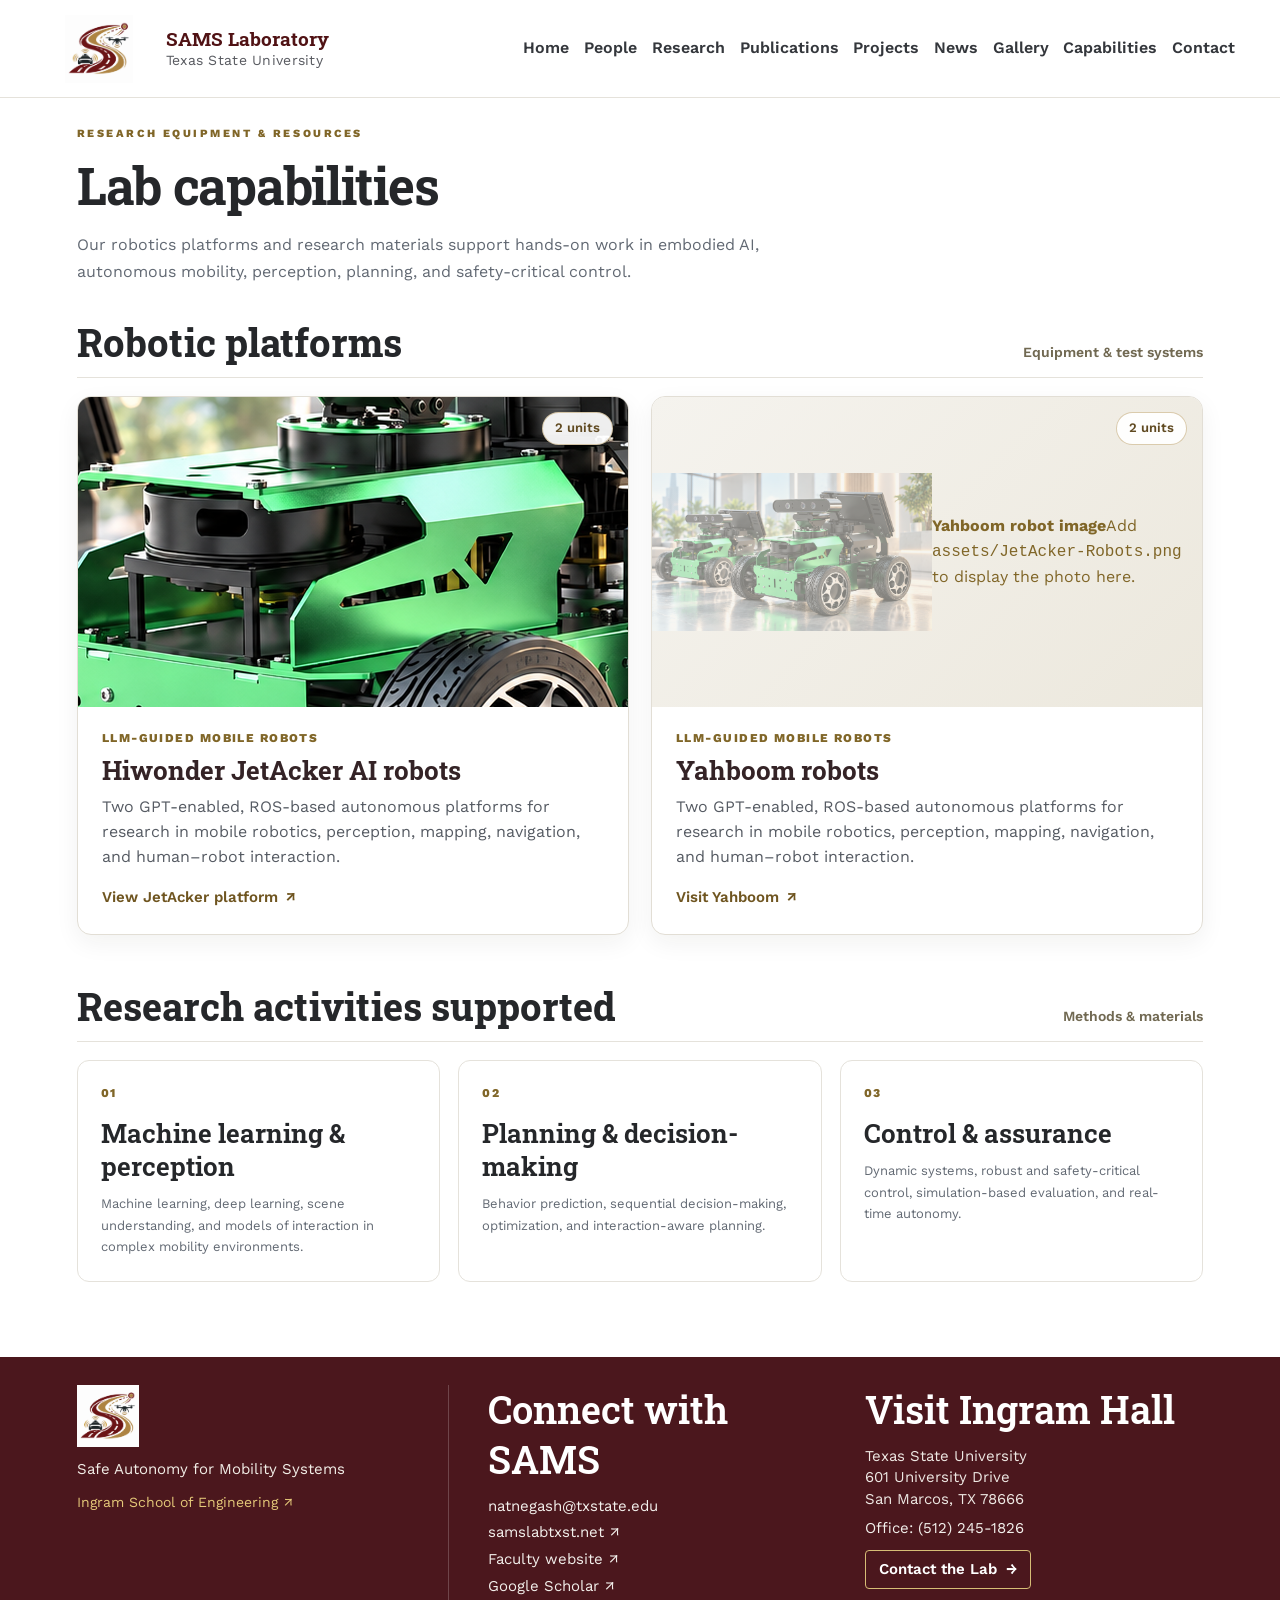
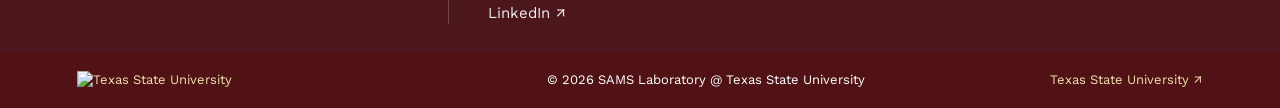
==== capabilities.html @ 0124e2c4 "capabilities.html" ====
<!DOCTYPE html><html lang="en"><head><meta charset="UTF-8"><meta name="viewport" content="width=device-width,initial-scale=1"><meta name="theme-color" content="#501214"><title>Capabilities | SAMS Lab — Texas State University</title><meta name="description" content="SAMS Laboratory at Texas State University: safe, intelligent, and human-aware mobility systems."><link rel="stylesheet" href="style.css"></head><body class="site-page"><header class="site-header">
  <a class="brand" href="index.html" aria-label="SAMS Laboratory home">
    <img src="assets/SAMS-Logo.png" alt="SAMS Laboratory logo" />
    <span class="brand-text"><strong>SAMS Laboratory</strong><span>Texas State University</span></span>
  </a>
  <button class="menu" type="button" aria-label="Toggle navigation" aria-expanded="false">☰ Menu</button>
  <nav aria-label="Main navigation">
    <a href="index.html">Home</a>
    <a href="people.html">People</a>
    <a href="research.html">Research</a>
    <a href="publications.html">Publications</a>
    <a href="projects.html">Projects</a>
    <a href="news.html">News</a>
    <a href="gallery.html">Gallery</a>
    <a href="capabilities.html">Capabilities</a>
    <a href="contact.html">Contact</a>
  </nav>
</header><main>
  <div class="shell capabilities-shell">
    <div class="page-top">
      <p class="eyebrow">Research equipment &amp; resources</p>
      <h1 class="heading">Lab capabilities</h1>
      <p class="lead">Our robotics platforms and research materials support hands-on work in embodied AI, autonomous mobility, perception, planning, and safety-critical control.</p>
    </div>

    <section class="capability-section" aria-labelledby="platforms-heading">
      <div class="academic-heading"><h2 id="platforms-heading">Robotic platforms</h2><span>Equipment &amp; test systems</span></div>
      <div class="capability-equipment-grid">
        <a class="capability-equipment-card" href="https://www.hiwonder.com/products/jetacker" target="_blank" rel="noopener" aria-label="View the official Hiwonder JetAcker product page">
          <div class="capability-card-media">
            <img class="capability-equipment-image" src="assets/JetAcker-Robots.png" alt="Two Hiwonder JetAcker AI robots">
            <div class="capability-photo-placeholder"><strong>JetAcker robot image</strong><span>Add <code>assets/JetAcker-Robots.png</code> to display the photo here.</span></div>
            <span class="capability-unit-badge">2 units</span>
          </div>
          <div class="capability-card-copy">
            <p class="eyebrow">LLM-guided Mobile Robots</p>
            <h3>Hiwonder JetAcker AI robots</h3>
            <p>Two GPT-enabled, ROS-based autonomous platforms for research in mobile robotics, perception, mapping, navigation, and human–robot interaction.</p>
            <span class="capability-card-link">View JetAcker platform <span aria-hidden="true">↗</span></span>
          </div>
        </a>

        <a class="capability-equipment-card" href="https://www.yahboom.net/" target="_blank" rel="noopener" aria-label="Explore Yahboom robotics platforms">
          <div class="capability-card-media yahboom-placeholder">
            <img class="capability-equipment-image" src="assets/JetAcker-Robots.png" alt="Yahboom robots used by the SAMS Laboratory">
            <div class="capability-photo-placeholder"><strong>Yahboom robot image</strong><span>Add <code>assets/JetAcker-Robots.png</code> to display the photo here.</span></div>
            <span class="capability-unit-badge">2 units</span>
          </div>
          <div class="capability-card-copy">
            <p class="eyebrow">LLM-guided Mobile Robots</p>
            <h3>Yahboom robots</h3>
            <p>Two GPT-enabled, ROS-based autonomous platforms for research in mobile robotics, perception, mapping, navigation, and human–robot interaction.</p>
            <span class="capability-card-link">Visit Yahboom <span aria-hidden="true">↗</span></span>
          </div>
        </a>
      </div>
      <!-- Add future equipment by duplicating a capability-equipment-card and updating its image, title, description, and link. -->
    </section>

    <section class="capability-section supported-work" aria-labelledby="supported-work-heading">
      <div class="academic-heading"><h2 id="supported-work-heading">Research activities supported</h2><span>Methods &amp; materials</span></div>
      <div class="cards">
        <article class="card"><div class="num">01</div><h3>Machine learning &amp; perception</h3><p>Machine learning, deep learning, scene understanding, and models of interaction in complex mobility environments.</p></article>
        <article class="card"><div class="num">02</div><h3>Planning &amp; decision-making</h3><p>Behavior prediction, sequential decision-making, optimization, and interaction-aware planning.</p></article>
        <article class="card"><div class="num">03</div><h3>Control &amp; assurance</h3><p>Dynamic systems, robust and safety-critical control, simulation-based evaluation, and real-time autonomy.</p></article>
      </div>
    </section>
  </div>
</main><footer class="site-footer">
  <div class="footer-main">
    <div class="footer-identity">
      <a class="footer-sams-logo" href="index.html" aria-label="SAMS Laboratory home">
        <img src="assets/SAMS-Logo.png" alt="SAMS Laboratory" />
      </a>
      <p class="footer-tagline">Safe Autonomy for Mobility Systems</p>
      <a class="footer-school-link" href="https://www.engineering.txst.edu/" target="_blank" rel="noopener">Ingram School of Engineering <span aria-hidden="true">↗</span></a>
    </div>
    <div class="footer-column">
      <h2>Connect with SAMS</h2>
      <a href="mailto:natnegash@txstate.edu">natnegash@txstate.edu</a>
      <a href="https://samslabtxst.net/" target="_blank" rel="noopener">samslabtxst.net <span aria-hidden="true">↗</span></a>
      <a href="https://natnael-m-negash.net/" target="_blank" rel="noopener">Faculty website <span aria-hidden="true">↗</span></a>
      <a href="https://scholar.google.com/citations?user=de8_IgUAAAAJ&amp;hl=en" target="_blank" rel="noopener">Google Scholar <span aria-hidden="true">↗</span></a>
      <a href="https://www.linkedin.com/in/natnael-m-negash-ph-d-12721473/" target="_blank" rel="noopener">LinkedIn <span aria-hidden="true">↗</span></a>
    </div>
    <div class="footer-column footer-school">
      <h2>Visit Ingram Hall</h2>
      <p>Texas State University<br />601 University Drive<br />San Marcos, TX 78666</p>
      <a href="tel:+15122451826">Office: (512) 245-1826</a>
      <a class="footer-contact" href="contact.html">Contact the Lab <span aria-hidden="true">→</span></a>
    </div>
  </div>
  <div class="footer-bottom">
    <a class="footer-txst-logo" href="https://www.txst.edu/" target="_blank" rel="noopener" aria-label="Texas State University website"><img src="assets/txst-horizontal-logo.png" alt="Texas State University" /></a>
    <span>© 2026 SAMS Laboratory @ Texas State University</span>
    <a href="https://www.txst.edu/" target="_blank" rel="noopener">Texas State University <span aria-hidden="true">↗</span></a>
  </div>
</footer><script src="script.js"></script></body></html>
---- style.css ----
@import url('https://fonts.googleapis.com/css2?family=Roboto+Slab:wght@400;500;600;700;800&family=Work+Sans:wght@400;500;600;700&display=swap');
:root{--orange:#ad8d4b;--gold:#ad8d4b;--maroon:#501214;--ink:#25272a;--muted:#626973;--line:#e5e2db;--paper:#fff;--soft:#fbfaf7}*{box-sizing:border-box}html,body{margin:0;min-height:100%;font-family:'DM Sans',Arial,sans-serif;color:var(--ink);background:white}body{min-height:100dvh;display:flex;flex-direction:column}a{text-decoration:none;color:inherit}button{font:inherit}header{height:92px;display:flex;align-items:center;justify-content:space-between;gap:18px;padding:12px clamp(22px,4.5vw,80px);border-bottom:1px solid var(--line);background:white;flex-shrink:0}.brand{display:flex;align-items:center;gap:15px;min-width:215px}.brand img{width:110px;height:66px;object-fit:contain}.brand-text{font-size:11px;line-height:1.5;letter-spacing:.11em;text-transform:uppercase;color:#777}.brand-text strong{display:block;font-size:13px;letter-spacing:.02em;color:var(--orange)}nav{display:flex;gap:clamp(8px,1.5vw,24px);align-items:center;flex-wrap:wrap;justify-content:flex-end}nav a{font-size:12px;font-weight:700;color:#575961;padding:8px 0;border-bottom:2px solid transparent;white-space:nowrap}nav a:hover,nav a.active{color:var(--orange);border-color:var(--orange)}.menu{display:none;border:1px solid var(--line);background:white;padding:8px 12px;border-radius:6px}main{flex:1;min-height:0;display:flex;flex-direction:column;justify-content:center;padding:clamp(20px,3vh,36px) clamp(24px,6vw,105px)}.shell{width:100%;max-width:1450px;margin:auto}.eyebrow{font-size:11px;text-transform:uppercase;letter-spacing:.23em;font-weight:800;color:var(--orange);margin:0 0 13px}.heading{font-family:Manrope,Arial,sans-serif;font-size:clamp(29px,3.4vw,52px);line-height:1.15;letter-spacing:-.055em;margin:0 0 16px;font-weight:800}.lead{color:var(--muted);font-size:clamp(14px,1.25vw,17px);line-height:1.7;max-width:690px}.home-grid{display:grid;grid-template-columns:1.05fr .95fr;align-items:center;gap:5vw}.home-grid .heading{font-size:clamp(37px,4.3vw,68px)}.accent{color:var(--orange)}.hero-art{background:var(--soft);border-radius:18px;min-height:320px;display:flex;align-items:center;justify-content:center;padding:30px;position:relative;overflow:hidden}.hero-art:after{content:'';position:absolute;width:300px;height:300px;border:1px solid #d6c4b1;border-radius:50%;right:-130px;bottom:-170px}.hero-art img{width:100%;max-height:48vh;object-fit:contain;mix-blend-mode:multiply}.btn{display:inline-flex;align-items:center;justify-content:center;gap:9px;padding:12px 20px;background:var(--orange);border:1px solid var(--orange);color:white;border-radius:5px;font-size:13px;font-weight:700;cursor:pointer}.btn.alt{background:white;color:var(--orange)}.actions{display:flex;gap:12px;margin-top:26px;flex-wrap:wrap}.pills{display:flex;gap:10px;flex-wrap:wrap;margin-top:28px}.pill{font-size:11px;font-weight:700;padding:9px 12px;border:1px solid #e5e7eb;border-radius:40px;color:#57535a}.page-top{margin-bottom:26px}.page-top .lead{margin:0}.cards{display:grid;grid-template-columns:repeat(3,minmax(0,1fr));gap:18px}.card{border:1px solid var(--line);border-radius:12px;padding:23px;background:white;min-width:0}.card h3{font-size:17px;line-height:1.3;margin:0 0 10px}.card p{font-size:13px;color:var(--muted);line-height:1.65;margin:0}.card .num{color:var(--gold);font-weight:800;font-size:12px;letter-spacing:.14em;margin-bottom:14px}.research-card{padding:0;overflow:hidden}.research-card img{width:100%;height:clamp(135px,20vh,220px);object-fit:contain;background:#ffffff}.research-card .inside{padding:19px 21px}.research-card h3{font-size:16px}.people-grid{display:grid;grid-template-columns:repeat(4,minmax(0,1fr));gap:18px}.person{padding:0;overflow:hidden}.portrait{height:clamp(150px,26vh,280px);background:#ffffff;display:flex;justify-content:center;align-items:center}.portrait img{height:100%;width:100%;object-fit:cover;object-position:center 26%}.portrait.placeholder{color:var(--orange);font-size:54px;font-weight:800}.person .inside{padding:18px}.role{font-size:10px;text-transform:uppercase;letter-spacing:.12em;font-weight:800;color:var(--orange);margin-bottom:8px}.person h3{margin-bottom:8px}.person p{font-size:12px}.split{display:grid;grid-template-columns:1fr 1fr;gap:22px}.feature{background:var(--soft);border-radius:12px;padding:28px}.feature h3{margin:0 0 12px}.feature p{color:var(--muted);line-height:1.65;font-size:14px}.bullet{display:flex;gap:12px;align-items:flex-start;margin:14px 0;color:#555;font-size:14px}.dot{width:7px;height:7px;background:var(--gold);border-radius:50%;flex-shrink:0;margin-top:7px}.year{font-size:13px;font-weight:800;color:var(--orange);margin:18px 0 10px}.pub{padding:16px 20px;border-left:3px solid var(--orange);background:#ffffff;margin-bottom:10px}.pub strong{display:block;font-size:14px}.pub small{color:var(--muted);line-height:1.5}.gallery{display:grid;grid-template-columns:repeat(3,minmax(0,1fr));gap:16px}.gallery figure{margin:0;border:1px solid var(--line);border-radius:10px;overflow:hidden}.gallery img{width:100%;height:clamp(140px,27vh,260px);object-fit:contain}.gallery figcaption{padding:11px 14px;font-size:12px;font-weight:700}.contact-grid{display:grid;grid-template-columns:1fr 1fr;gap:40px}.contact-box{background:var(--soft);padding:30px;border-radius:12px}.contact-box p{line-height:1.8;color:var(--muted)}.mini{font-size:12px;color:var(--muted)}footer{min-height:48px;border-top:1px solid var(--line);padding:12px clamp(24px,6vw,105px);display:flex;align-items:center;justify-content:space-between;gap:12px;font-size:11px;color:#7c7e83;flex-shrink:0}footer b{color:var(--orange)}@media(min-width:1050px) and (min-height:700px){body{height:100dvh;overflow:hidden}}@media(max-width:1150px){header{height:auto;min-height:85px}nav{gap:10px}nav a{font-size:11px}.brand{min-width:160px}.brand img{width:80px}.brand-text{font-size:9px}}@media(max-width:800px){body{height:auto;overflow:auto}header{min-height:74px}.menu{display:block}nav{display:none;position:absolute;top:74px;left:0;right:0;background:white;z-index:9;padding:18px 25px;box-shadow:0 12px 22px #0001;justify-content:flex-start}nav.open{display:flex}nav a{font-size:13px}main{padding:36px 22px}.home-grid,.split,.contact-grid{grid-template-columns:1fr}.hero-art{min-height:260px}.cards,.people-grid,.gallery{grid-template-columns:repeat(2,minmax(0,1fr))}}@media(max-width:520px){.cards,.people-grid,.gallery{grid-template-columns:1fr}.heading{font-size:33px}.home-grid .heading{font-size:40px}footer{flex-direction:column;text-align:center}}@media(max-height:760px) and (min-width:1050px){main{padding-top:12px;padding-bottom:12px}.page-top{margin-bottom:14px}.heading{font-size:35px}.lead{font-size:13px;line-height:1.5}.card{padding:17px}.research-card{padding:0}.research-card img{height:150px}.person .portrait{height:170px}.hero-art img{max-height:42vh}}
/* People page: academic hierarchy */
.people-hierarchy{display:grid;gap:18px}
.people-section{min-width:0}
.section-label{font-size:12px;text-transform:uppercase;letter-spacing:.16em;color:var(--orange);border-bottom:1px solid var(--line);padding-bottom:8px;margin:0 0 12px}
.people-row{display:grid;grid-template-columns:repeat(2,minmax(0,1fr));gap:16px}
.people-row .person{display:flex;min-height:145px}
.people-row .portrait{height:auto;min-height:145px;width:132px;flex:0 0 132px}
.people-row .portrait img{object-position:center 25%}
.people-row .inside{padding:14px 17px}
.people-row .inside p{line-height:1.5}
.person-link{color:var(--orange);font-weight:700}
.people-row .inside p+p{margin-top:8px}
@media(min-width:1050px) and (min-height:700px){.people-hierarchy{gap:clamp(10px,2vh,20px)}.people-row .person{min-height:clamp(115px,17vh,165px)}}
@media(max-width:700px){.people-row{grid-template-columns:1fr}.people-row .portrait{width:120px;flex-basis:120px}}

/* Home page gallery preview */
.home-gallery{margin-top:clamp(18px,3vh,35px);padding-bottom:16px}
.home-gallery-header{display:flex;align-items:end;justify-content:space-between;gap:14px;margin-bottom:12px}
.home-gallery-header .eyebrow{margin:0 0 4px}.home-gallery-header h2{font-size:clamp(18px,2vw,25px);margin:0;letter-spacing:-.035em}
.gallery-more{font-size:13px;color:var(--orange,#e87500);text-decoration:none;font-weight:600;white-space:nowrap}
.home-gallery-grid{display:grid;grid-template-columns:repeat(3,minmax(0,1fr));gap:14px}
.home-gallery-grid a{display:block;min-width:0;color:inherit;text-decoration:none;border:1px solid #e6e7ea;border-radius:12px;overflow:hidden;background:white}
.home-gallery-grid img{width:100%;height:clamp(100px,17vh,185px);object-fit:cover;display:block}
.home-gallery-grid span{display:block;font-size:12px;font-weight:650;padding:10px 12px}
@media(max-width:650px){.home-gallery-grid{grid-template-columns:1fr}.home-gallery-grid img{height:155px}.home-gallery{padding-bottom:25px}}

.academic-home{max-width:1300px;margin:0 auto}.academic-intro{max-width:900px;margin:0 0 clamp(22px,4vh,46px)}.academic-intro h1{font-family:Manrope,Arial,sans-serif;font-size:clamp(31px,3.5vw,53px);line-height:1.17;letter-spacing:-.04em;font-weight:750;margin:0 0 16px}.academic-intro>p:not(.eyebrow){font-size:clamp(14px,1.3vw,18px);line-height:1.7;color:var(--muted);max-width:810px;margin:0 0 15px}.academic-link,.academic-heading>a{color:var(--orange);font-weight:700;font-size:13px}.academic-heading{display:flex;justify-content:space-between;align-items:baseline;gap:16px;margin-bottom:15px;border-bottom:1px solid var(--line);padding-bottom:12px}.academic-heading h2{font-size:clamp(20px,2vw,27px);margin:0;font-weight:750}.academic-gallery{display:grid;grid-template-columns:repeat(3,minmax(0,1fr));gap:20px}.academic-gallery a{display:block;min-width:0}.academic-gallery img{display:block;width:100%;height:clamp(150px,26vh,290px);object-fit:cover;border-radius:3px;transition:transform .25s ease,box-shadow .25s ease}.academic-gallery a:hover img{transform:translateY(-4px);box-shadow:0 12px 25px #0002}.academic-gallery strong{display:block;font-size:clamp(13px,1.25vw,17px);font-weight:700;margin-top:12px;line-height:1.4}
.people-row .person{transition:transform .23s ease,box-shadow .23s ease,border-color .23s ease;position:relative}.people-row .person:hover{transform:translateY(-6px) scale(1.012);box-shadow:0 15px 32px rgba(32,35,41,.13);border-color:#d9c487;z-index:1}.social-links{display:flex;gap:10px;align-items:center}.social-icon{display:inline-flex;width:30px;height:30px;align-items:center;justify-content:center;border:1px solid #e5e7eb;border-radius:50%;color:var(--orange);background:#fff;transition:background .2s,color .2s,transform .2s}.social-icon svg{width:16px;height:16px}.social-icon:not(.unavailable):hover{background:var(--orange);color:#fff;transform:translateY(-2px)}.social-icon.unavailable{opacity:.34;cursor:not-allowed}.people-row .inside{display:flex;flex-direction:column;align-items:flex-start}.people-row .inside .social-links{margin-top:auto;padding-top:10px}
@media(max-width:800px){.academic-gallery{gap:12px}.academic-gallery img{height:180px}}@media(max-width:650px){.academic-gallery{grid-template-columns:1fr}.academic-gallery img{height:210px}.academic-intro{margin-bottom:28px}}@media(prefers-reduced-motion:reduce){.people-row .person,.social-icon,.academic-gallery img{transition:none}.people-row .person:hover,.academic-gallery a:hover img{transform:none}}
/* 2026-10-29: People page overflow and readable navigation */
nav a{font-size:15px;line-height:1.35;font-weight:650}
nav{gap:clamp(9px,1vw,18px)}
header{padding-left:clamp(18px,2.5vw,48px);padding-right:clamp(18px,2.5vw,48px)}
@media(min-width:1050px) and (min-height:700px){body:has(.people-hierarchy){height:auto;min-height:100dvh;overflow-y:auto}body:has(.people-hierarchy) main{justify-content:flex-start}}
body:has(.people-hierarchy) main{padding-top:35px;padding-bottom:45px}
.people-hierarchy{gap:25px}.people-section{overflow:visible}.people-row .person{min-width:0}.people-row .inside{min-width:0;flex:1}.people-row .inside h3,.people-row .inside p{overflow-wrap:anywhere}
@media(max-width:1350px){header{flex-wrap:wrap;height:auto;min-height:92px;justify-content:center}.brand{margin-right:auto}nav{flex:1;justify-content:flex-end}nav a{font-size:14px}}
@media(max-width:1050px){nav a{font-size:14px}}
@media(max-width:800px){header{justify-content:space-between}.menu{margin-left:auto}nav{flex:none;width:100%}nav a{font-size:16px}.people-row .person{min-height:155px}}
@media(max-width:470px){.people-row .person{flex-direction:column}.people-row .portrait{width:100%;height:220px;flex-basis:auto}.people-row .inside{width:100%}}

/* November 2026 site additions */
.sams-section{margin:46px 0}.sams-section h2{margin:0 0 16px}.sams-media{display:block;width:100%;height:auto;border-radius:12px}.sams-media-frame{max-width:1100px;margin:20px auto}.sams-news-grid{display:grid;grid-template-columns:repeat(auto-fit,minmax(230px,1fr));gap:18px}.sams-news-item{padding:22px;border:1px solid #dedede;border-radius:12px;background:#fff}.sams-news-item h3{margin:8px 0}.sams-news-item .sams-date{color:#b45c00;font-weight:700;font-size:.85rem}.sams-news-item p{line-height:1.6}.sams-news-item a{color:inherit}.sams-image-caption{font-size:.9rem;opacity:.8;margin-top:9px}

/* ===== Nov 2026 fixes ===== */
/* let every page scroll (old fixed-height layout clipped content, hiding the header image) */
@media(min-width:1050px) and (min-height:700px){body{height:auto;min-height:100dvh;overflow-y:auto}}
body{overflow-x:hidden}
main{justify-content:flex-start}

/* full-bleed images: touch left & right edges of the window */
.hero-banner{width:100%;line-height:0;background:#fff}
.hero-banner img{display:block;width:100%;height:auto}
.full-bleed{width:100vw;position:relative;left:50%;margin:20px 0 26px -50vw;line-height:0}
.full-bleed img{display:block;width:100%;height:auto;border-radius:0}
body.home main{padding-top:clamp(20px,3vh,36px)}

/* hover pop-out */
.research-card,.gallery figure,.cards>.card{transition:transform .25s ease,box-shadow .25s ease,border-color .25s ease;position:relative}
.research-card:hover,.gallery figure:hover,.cards>.card:hover{transform:translateY(-8px) scale(1.04);box-shadow:0 18px 38px rgba(32,35,41,.22);border-color:#d9c487;z-index:5}
.gallery figure{background:#fff}
@media(prefers-reduced-motion:reduce){.research-card,.gallery figure,.cards>.card{transition:none}.research-card:hover,.gallery figure:hover,.cards>.card:hover{transform:none}}

/* ===== Overlay heroes (home + projects) ===== */
.hero-overlay{position:relative;width:100%;overflow:hidden;display:flex;align-items:center;min-height:clamp(360px,34vw,560px);padding:clamp(28px,5vw,70px) clamp(24px,6vw,105px);background:#111;color:#fff}
.hero-overlay .hero-bg{position:absolute;inset:0;width:100%;height:100%;object-fit:cover;object-position:center top}
.hero-overlay::before{content:'';position:absolute;inset:0;z-index:1;background:linear-gradient(90deg,rgba(8,10,16,.74) 0%,rgba(8,10,16,.58) 55%,rgba(8,10,16,.48) 100%)}
.hero-overlay .hero-content{position:relative;z-index:2;width:100%;max-width:1300px;margin:0 auto}
.hero-overlay h1,.hero-overlay h3{color:#fff}
.hero-overlay .academic-intro{margin:0 auto}
.hero-overlay .academic-intro>p:not(.eyebrow),.hero-overlay .lead{color:#e8eaee}
.hero-overlay .academic-link{color:#ffb15c}
.hero-overlay .page-top{margin-bottom:28px}
.hero-overlay .heading{color:#fff}
.hero-overlay .card{background:rgba(255,255,255,.12);border-color:rgba(255,255,255,.28);backdrop-filter:blur(6px);-webkit-backdrop-filter:blur(6px)}
.hero-overlay .card p{color:#e8eaee}
.hero-overlay .card .num{color:#ffb15c}
.hero-overlay .cards>.card:hover{background:rgba(255,255,255,.2);border-color:#ffb15c}
main.overlay-page{padding:0;justify-content:flex-start}
main.overlay-page .hero-overlay{flex:1}

/* contact: plain email text */
.email-link{color:var(--orange);font-weight:700;font-size:1.05rem;word-break:break-all}
.email-link:hover{text-decoration:underline}

/* News items pop out on hover (home + news pages) */
.sams-news-item{transition:transform .25s ease,box-shadow .25s ease,border-color .25s ease;position:relative}
.sams-news-item:hover{transform:translateY(-8px) scale(1.04);box-shadow:0 18px 38px rgba(32,35,41,.22);border-color:#d9c487;z-index:5}
@media(prefers-reduced-motion:reduce){.sams-news-item{transition:none}.sams-news-item:hover{transform:none}}

/* Latest News overlaid in home hero */
.hero-overlay .hero-news{margin:clamp(18px,3vh,32px) 0 0}
.hero-overlay .hero-news h2{color:#fff;font-size:clamp(18px,1.8vw,24px);margin:0 0 12px}
.hero-overlay .hero-news .sams-news-grid{gap:16px}
.hero-overlay .hero-news .sams-news-item{background:rgba(255,255,255,.12);border-color:rgba(255,255,255,.28);color:#fff;backdrop-filter:blur(6px);-webkit-backdrop-filter:blur(6px);padding:16px 18px}
.hero-overlay .hero-news .sams-news-item h3{font-size:15px;margin:6px 0;color:#fff}
.hero-overlay .hero-news .sams-news-item p{font-size:13px;line-height:1.5;color:#e8eaee;margin:0}
.hero-overlay .hero-news .sams-news-item .sams-date{color:#ffb15c}
.hero-overlay .hero-news .sams-news-item:hover{background:rgba(255,255,255,.2);border-color:#ffb15c}
.hero-overlay .hero-news-link{margin:14px 0 0}
/* keep home title clear of the logo in the header image */
body.home .hero-overlay{padding-top:clamp(70px,9vw,135px);padding-bottom:clamp(28px,4vw,56px)}

/* ===== Research Areas slideshow with side peeks ===== */
.ra-carousel{--w:58%;--gap:24px;position:relative;max-width:1000px;margin:0 auto}
.ra-stage{position:relative;width:100%;padding-top:calc(var(--w) * 9 / 16 + 66px);overflow:hidden}
.ra-slide{position:absolute;top:0;left:calc((100% - var(--w)) / 2);width:var(--w);display:block;text-align:center;transform:translateX(calc(var(--o,0) * (100% + var(--gap)))) scale(var(--sc,1));opacity:var(--op,1);transition:transform .4s ease,opacity .4s ease;transform-origin:center top;z-index:1}
.ra-slide.is-active{--sc:1;--op:1;z-index:2}
.ra-slide:not(.is-active){--sc:.86;--op:.5}
.ra-slide img{display:block;width:100%;height:auto;aspect-ratio:16/9;object-fit:contain;background:#fff;border-radius:10px;box-shadow:0 6px 22px rgba(0,0,0,.12)}
.ra-slide strong{display:block;font-size:clamp(15px,1.5vw,20px);font-weight:700;margin:14px 0 4px;line-height:1.4}
.ra-slide.no-anim{transition:none}
.ra-arrow{position:absolute;top:calc(var(--w) * 9 / 32);transform:translateY(-50%);width:46px;height:46px;border-radius:50%;border:1px solid var(--line);background:#fff;color:var(--orange);font-size:18px;cursor:pointer;box-shadow:0 4px 14px rgba(0,0,0,.2);transition:background .2s,color .2s,transform .2s;z-index:5;display:flex;align-items:center;justify-content:center;padding:0}
.ra-arrow:hover{background:var(--orange);color:#fff;transform:translateY(-50%) scale(1.08)}
.ra-prev{left:10px}.ra-next{right:10px}
.ra-dots{display:flex;justify-content:center;gap:9px;margin-top:6px}
.ra-dots button{width:10px;height:10px;border-radius:50%;border:0;padding:0;background:#d6d8dc;cursor:pointer}
.ra-dots button.active{background:var(--orange)}
@media(max-width:700px){.ra-carousel{--w:76%;--gap:14px}.ra-arrow{width:36px;height:36px;font-size:15px}.ra-prev{left:4px}.ra-next{right:4px}}
@media(prefers-reduced-motion:reduce){.ra-slide{transition:none}}

/* ===== Rotating news cards (home hero) ===== */
.hero-overlay .hero-news .news-viewport{overflow:hidden;padding:14px 12px 18px;margin:-14px -12px -18px}
.news-track{display:flex;gap:16px;transition:transform .6s ease;will-change:transform}
.news-track.no-anim{transition:none}
.news-track .sams-news-item{flex:0 0 calc((100% - 32px) / 3);min-width:0}
@media(max-width:900px){.news-track .sams-news-item{flex-basis:calc((100% - 16px) / 2)}}
@media(max-width:600px){.news-track .sams-news-item{flex-basis:100%}}
@media(prefers-reduced-motion:reduce){.news-track{transition:none}}

/* November 2026 · Home page identity, Ingram Hall feature, and school-style footer */
body.home header{min-height:104px;height:auto;padding:13px clamp(22px,4.5vw,80px);gap:24px}
body.home .brand{gap:17px;min-width:265px}
body.home .brand img{width:136px;height:78px;filter:drop-shadow(0 4px 9px rgba(51,25,20,.15))}
body.home .brand-text{font-size:12px;line-height:1.55;letter-spacing:.1em}
body.home .brand-text strong{font-size:17px;letter-spacing:.01em;color:#501214}
body.home header nav{gap:clamp(10px,1.35vw,23px)}
body.home header nav a{font-size:16px;font-weight:700;color:#3e4148;padding:10px 0}
body.home header nav a:hover,body.home header nav a.active{color:#8b1d24;border-color:#8b1d24}
body.home .menu{font-size:15px;font-weight:700}
body.home .hero-overlay{min-height:clamp(430px,39vw,610px)}
body.home .hero-overlay .academic-intro h1{font-size:clamp(38px,4.15vw,64px);max-width:950px}
body.home .hero-overlay .academic-intro>p:not(.eyebrow){font-size:clamp(17px,1.55vw,21px);max-width:850px}
body.home .hero-news h2{font-size:clamp(23px,2.1vw,29px)}
body.home .hero-overlay .hero-news .sams-news-item{padding:19px 21px}
body.home .hero-overlay .hero-news .sams-news-item h3{font-size:clamp(16px,1.4vw,19px);line-height:1.35}
body.home .hero-overlay .hero-news .sams-news-item p{font-size:clamp(14px,1.15vw,16px);line-height:1.55}
body.home .hero-overlay .hero-news .sams-news-item .sams-date{font-size:13px;line-height:1.4}
body.home .hero-overlay .hero-news .news-live{border-color:rgba(255,194,92,.78);background:linear-gradient(145deg,rgba(103,34,28,.86),rgba(255,255,255,.12))}
body.home .hero-overlay .hero-news .news-live .sams-date{color:#ffd07a}

body.home main{padding-top:clamp(28px,4vw,58px);padding-bottom:clamp(36px,5vw,70px)}
body.home .shell{max-width:1450px}
.campus-feature{position:relative;display:grid;grid-template-columns:minmax(0,1.18fr) minmax(320px,.82fr);align-items:center;max-width:1390px;margin:0 auto clamp(55px,7vw,96px);border-radius:24px;background:#f7f5f1;overflow:hidden;box-shadow:0 20px 60px rgba(34,27,25,.12)}
.campus-photo-wrap{position:relative;align-self:stretch;min-height:420px;overflow:hidden;background:#2a2525}
.campus-photo-wrap::after{content:"";position:absolute;inset:35% 0 0;background:linear-gradient(0deg,rgba(25,16,15,.66),transparent 92%);pointer-events:none}
.campus-photo{display:block;width:100%;height:100%;min-height:420px;object-fit:cover;object-position:center 54%;transition:transform .65s ease}
.campus-feature:hover .campus-photo{transform:scale(1.035)}
.campus-photo-label{position:absolute;z-index:1;left:clamp(20px,3vw,42px);bottom:26px;color:white;font-size:clamp(13px,1.1vw,16px);font-weight:700;letter-spacing:.03em;text-shadow:0 2px 8px #0008}
.campus-copy{position:relative;padding:clamp(30px,4.5vw,68px);}
.campus-copy::before{content:"";position:absolute;width:170px;height:170px;right:-70px;top:-74px;border:1px solid rgba(139,29,36,.2);border-radius:50%;box-shadow:0 0 0 19px rgba(139,29,36,.035),0 0 0 40px rgba(139,29,36,.025)}
.campus-copy .eyebrow{position:relative;z-index:1;color:#8b1d24;font-size:12px;letter-spacing:.16em}
.campus-copy h2{position:relative;z-index:1;font-family:Manrope,Arial,sans-serif;color:#341b1b;font-size:clamp(29px,3vw,44px);line-height:1.15;letter-spacing:-.045em;margin:0 0 18px}
.campus-copy>p:not(.eyebrow){position:relative;z-index:1;color:#555a62;font-size:clamp(16px,1.3vw,18px);line-height:1.75;margin:0 0 25px}
.campus-cta{position:relative;z-index:1;display:inline-flex;align-items:center;gap:12px;padding:13px 18px;border-radius:6px;color:white;background:#501214;font-size:15px;font-weight:700;box-shadow:0 7px 18px rgba(80,18,20,.2);transition:transform .2s,background .2s}
.campus-cta:hover{transform:translateY(-2px);background:#711e24}
body.home .academic-heading{margin-bottom:22px;padding-bottom:16px}
body.home .academic-heading h2{font-size:clamp(25px,2.5vw,34px)}
body.home .academic-heading>a{font-size:15px}
body.home .ra-slide strong{font-size:clamp(16px,1.55vw,21px)}

body.home .site-footer{display:block;flex-shrink:0;background:#f2f0ed;color:#fff;padding:0;border:0}
.footer-main{display:grid;grid-template-columns:1.12fr 1fr 1fr;gap:clamp(28px,5vw,78px);padding:clamp(38px,5vw,70px) clamp(24px,7vw,112px);background:#4d4d4f}
.footer-identity{padding-right:clamp(15px,3vw,42px);border-right:1px solid rgba(255,255,255,.18)}
.footer-sams-logo{display:inline-flex;align-items:center;justify-content:center;min-height:70px;max-width:250px;padding:8px 13px;border-radius:10px;background:rgba(255,255,255,.96)}
.footer-sams-logo img{display:block;width:220px;height:75px;object-fit:contain}
.footer-tagline{margin:14px 0 26px;color:#e6e2df;font-size:16px;line-height:1.5}
.txst-wordmark{display:inline-flex;align-items:center;gap:10px;color:#e2c675}
.txst-wordmark svg{width:42px;height:42px;flex:none}
.txst-wordmark span{font-family:Georgia,serif;font-size:18px;line-height:1.05;font-weight:700;letter-spacing:.12em;color:#fff}
.txst-wordmark b{font-size:13px;letter-spacing:.24em}
.footer-column{display:flex;flex-direction:column;align-items:flex-start;gap:12px}
.footer-column h2{margin:2px 0 12px;color:#fff;font-size:clamp(19px,1.8vw,24px);line-height:1.25}
.footer-column a,.footer-column p{margin:0;color:#f2f0ed;font-size:16px;line-height:1.55}
.footer-column a{transition:color .2s}
.footer-column a:hover{color:#e2c675;text-decoration:underline;text-underline-offset:3px}
.footer-column p{margin-bottom:2px;color:#e5e1de}
.footer-column .footer-contact{display:inline-flex;align-items:center;gap:10px;margin-top:10px;padding:12px 17px;border:1px solid #e2c675;border-radius:5px;color:#fff;font-weight:700;text-decoration:none}
.footer-column .footer-contact:hover{background:#e2c675;color:#341b1b}
.footer-bottom{display:flex;justify-content:space-between;gap:18px;padding:18px clamp(24px,7vw,112px);background:#501214;color:#fff;font-size:14px;line-height:1.5}
.footer-bottom a{color:#f2dfb0}
.footer-bottom a:hover{text-decoration:underline;text-underline-offset:3px}
@media(max-width:1050px){body.home header{flex-wrap:wrap;min-height:100px;justify-content:space-between}body.home .brand{min-width:240px}body.home header nav{flex:1;justify-content:flex-end}body.home header nav a{font-size:15px}.campus-feature{grid-template-columns:1fr 1fr}.campus-photo-wrap,.campus-photo{min-height:380px}.footer-main{gap:28px;padding-left:5vw;padding-right:5vw}}
@media(max-width:800px){body.home header{min-height:82px;padding:10px 20px}body.home .brand{min-width:0;gap:10px}body.home .brand img{width:112px;height:64px}body.home .brand-text{font-size:10px}body.home .brand-text strong{font-size:15px}body.home .menu{display:block}body.home header nav{display:none;position:absolute;top:82px;left:0;right:0;width:100%;z-index:20;padding:18px 24px;background:#fff;box-shadow:0 12px 24px rgba(0,0,0,.13);justify-content:flex-start}body.home header nav.open{display:flex}body.home header nav a{font-size:17px}.campus-feature{grid-template-columns:1fr}.campus-photo-wrap,.campus-photo{min-height:clamp(260px,60vw,430px)}.campus-copy{padding:34px 28px 38px}.footer-main{grid-template-columns:1fr 1fr}.footer-identity{grid-column:1/-1;border-right:0;border-bottom:1px solid rgba(255,255,255,.18);padding:0 0 24px}.footer-bottom{flex-direction:column}}
@media(max-width:560px){body.home .hero-overlay{min-height:0;padding-top:65px;padding-bottom:34px}body.home .hero-overlay .academic-intro h1{font-size:36px}body.home .hero-overlay .hero-news .sams-news-item{padding:17px}.campus-feature{margin-bottom:48px;border-radius:16px}.campus-photo-wrap,.campus-photo{min-height:250px}.campus-copy h2{font-size:30px}.footer-main{grid-template-columns:1fr;padding:34px 25px;gap:34px}.footer-identity{grid-column:auto}.footer-column h2{font-size:21px}.footer-column a,.footer-column p{font-size:16px}.footer-bottom{font-size:13px;padding:16px 25px}}
@media(prefers-reduced-motion:reduce){.campus-photo,.campus-cta{transition:none}.campus-feature:hover .campus-photo,.campus-cta:hover{transform:none}}
.footer-txst-logo{display:inline-flex;align-items:center;flex:none}
.footer-txst-logo img{display:block;width:clamp(230px,26vw,340px);height:auto;max-height:42px;object-fit:contain;object-position:left center}
.footer-bottom{align-items:center}
@media(max-width:800px){.footer-bottom{align-items:flex-start}.footer-txst-logo img{width:min(300px,75vw)}}



/* Alliance-inspired typography and a consistent SAMS maroon-and-gold system */
:root{--orange:#ad8d4b;--gold:#ad8d4b;--maroon:#501214;--ink:#25272a;--muted:#626973;--line:#e5e2db;--paper:#fff;--soft:#fbfaf7}
html,body,button,input,select,textarea{font-family:"Work Sans",Arial,sans-serif!important;font-size:16px}
body{color:var(--ink);line-height:1.55;background:#fff}
h1,h2,h3,h4,.heading,.team-heading{font-family:"Roboto Slab",Georgia,serif!important;color:var(--ink)}
h1,.heading,.team-heading{font-size:clamp(38.4px,4vw,51.2px)!important;line-height:1.16;font-weight:700;letter-spacing:-.025em}
h2{font-size:clamp(28.8px,3vw,38.4px)!important;line-height:1.2;font-weight:700}
h3{font-size:clamp(20px,2vw,25.6px)!important;line-height:1.25;font-weight:650}
p,li{font-size:16px;line-height:1.6}
.eyebrow,.num,.year,.role{color:#806628!important}
a{transition:color .18s ease,border-color .18s ease,background .18s ease}
.btn{font-family:"Work Sans",Arial,sans-serif;font-size:16px;background:var(--maroon);border-color:var(--maroon)}
.btn:hover{background:#6a2429;border-color:#6a2429}

/* Shared header and navigation on every page */
header.site-header{position:relative;z-index:15;display:flex;align-items:center;justify-content:space-between;gap:24px;min-height:98px;height:auto;padding:12px clamp(20px,3.5vw,58px);border-bottom:1px solid var(--line);background:#fff;flex-shrink:0}
.site-header .brand{display:flex;align-items:center;gap:13px;min-width:245px}
.site-header .brand img{width:108px;height:68px;object-fit:contain}
.site-header .brand-text{display:block;font-family:"Work Sans",Arial,sans-serif;font-size:14px;line-height:1.4;letter-spacing:.02em;text-transform:none;color:#585a60}
.site-header .brand-text strong{display:block;color:var(--maroon);font:700 19.2px/1.25 "Roboto Slab",Georgia,serif;letter-spacing:0}
.site-header nav{display:flex;align-items:center;justify-content:flex-end;gap:clamp(8px,1.15vw,19px);flex-wrap:wrap}
.site-header nav a{padding:8px 0;color:#34373c;font:600 19.2px/1.5 "Work Sans",Arial,sans-serif;border-bottom:2px solid transparent;white-space:nowrap}
.site-header nav a:hover,.site-header nav a.active{color:#806628;border-color:#ad8d4b}
.site-header .menu{display:none;border:1px solid #d8d0bf;border-radius:5px;background:#fff;color:var(--maroon);font:600 16px "Work Sans",Arial,sans-serif;padding:9px 12px}
:focus-visible{outline:3px solid #c7a85c;outline-offset:3px}
@media(max-width:1320px){.site-header{flex-wrap:wrap;min-height:92px}.site-header .brand{min-width:215px}.site-header nav{flex:1}.site-header nav a{font-size:16px}}
@media(max-width:1080px){header.site-header{min-height:82px;padding:10px 22px}.site-header .menu{display:block;margin-left:auto}.site-header nav{display:none;position:absolute;top:100%;left:0;right:0;width:100%;padding:18px 24px;background:white;box-shadow:0 12px 24px #0002;justify-content:flex-start}.site-header nav.open{display:flex}.site-header nav a{font-size:17px}}
@media(max-width:520px){.site-header .brand{gap:8px;min-width:0}.site-header .brand img{width:82px;height:55px}.site-header .brand-text{font-size:12px}.site-header .brand-text strong{font-size:16px}.site-header nav{gap:8px 16px}}

/* Homepage: more compact hero, tighter Ingram feature */
body.home .hero-overlay{align-items:flex-start;min-height:0;padding:clamp(22px,2.6vw,36px) clamp(22px,6vw,90px) clamp(28px,3vw,42px)}
body.home .hero-overlay::before{background:linear-gradient(90deg,rgba(8,10,16,.76) 0%,rgba(8,10,16,.58) 55%,rgba(8,10,16,.44) 100%)}
body.home .hero-overlay .hero-content{margin:0 auto}
body.home .hero-overlay .academic-intro{max-width:1040px;margin:0 auto}
body.home .hero-overlay .academic-intro h1{max-width:850px;margin:0 0 9px;font:700 clamp(32px,3vw,44px)/1.12 "Roboto Slab",Georgia,serif;letter-spacing:-.025em}
body.home .hero-overlay .academic-intro>p:not(.eyebrow){max-width:850px;margin:0 0 9px;font:400 clamp(16px,1.3vw,20.8px)/1.45 "Work Sans",Arial,sans-serif}
body.home .hero-overlay .academic-link{color:#edcf8c;font-size:16px}
body.home .hero-overlay .hero-news{margin:16px auto 0;max-width:1150px}
body.home .hero-overlay .hero-news h2{margin:0 0 8px;font:600 24px/1.25 "Roboto Slab",Georgia,serif}
body.home .hero-overlay .hero-news .news-viewport{padding:8px 10px 12px;margin:-8px -10px -12px}
body.home .hero-overlay .hero-news .sams-news-item{padding:13px 16px;border-radius:8px}
body.home .hero-overlay .hero-news .sams-news-item h3{font:600 17px/1.3 "Roboto Slab",Georgia,serif;margin:4px 0 5px}
body.home .hero-overlay .hero-news .sams-news-item p{font-size:14px;line-height:1.45}
body.home .hero-overlay .hero-news .sams-news-item .sams-date{font-size:12px}
body.home .hero-overlay .hero-news-link{margin:9px 0 0}
.campus-feature{grid-template-columns:minmax(0,1.06fr) minmax(300px,.94fr);max-width:1260px;margin:0 auto 54px;border-radius:18px}
.campus-photo-wrap{min-height:330px;max-height:390px}
.campus-photo{min-height:330px;max-height:390px;object-position:center 55%}
.campus-copy{padding:30px clamp(26px,3vw,44px)}
.campus-copy h2{font:700 clamp(28px,2.5vw,36px)/1.18 "Roboto Slab",Georgia,serif;margin:0 0 10px;letter-spacing:-.02em}
.campus-copy>p:not(.eyebrow){font-size:16px;line-height:1.55;margin:0 0 14px}
.campus-copy .eyebrow{margin:0 0 8px;font-size:12px}
.campus-cta{font:600 15px/1.4 "Work Sans",Arial,sans-serif;padding:10px 14px}
body.home main{padding-top:28px;padding-bottom:42px}
@media(max-width:800px){body.home .hero-overlay{padding:22px 22px 30px}.campus-feature{grid-template-columns:1fr;margin-bottom:40px}.campus-photo-wrap,.campus-photo{min-height:clamp(230px,50vw,340px);max-height:none}.campus-copy{padding:26px 24px 29px}}
@media(max-width:560px){body.home .hero-overlay .academic-intro h1{font-size:32px}.campus-copy h2{font-size:29px}}

/* Research visual slots */
.research-grid{display:grid;grid-template-columns:repeat(2,minmax(0,1fr));gap:22px;max-width:1250px}
.research-topic{padding:0;overflow:hidden;border-color:#e4dfd4;border-radius:12px;background:#fff}
.research-topic .inside{padding:22px 24px 25px}
.research-topic h2{margin:5px 0 10px;color:#3d2022;font-size:25px!important}
.research-topic p,.research-topic li{color:#545a62;font-size:16px;line-height:1.55}
.research-topic ul{margin:12px 0 0;padding-left:22px}
.research-topic li{margin:4px 0}
.research-topic .num{font:600 12px/1.4 "Work Sans",Arial,sans-serif;letter-spacing:.12em}
.research-placeholder{height:185px;display:flex;flex-direction:column;align-items:center;justify-content:center;gap:8px;background:linear-gradient(145deg,#f8f6f1,#efede7);border-bottom:1px solid #e7e2d7}
.research-placeholder img{width:min(210px,55%);height:110px;object-fit:contain;opacity:.86}
.research-placeholder span{font-size:13px;color:#756e61;letter-spacing:.02em}
@media(max-width:720px){.research-grid{grid-template-columns:1fr}.research-placeholder{height:160px}}

/* Publications: readable citation rows, gold year labels */
.publication-section{margin:34px 0 46px}
.publication-section .academic-heading{margin-bottom:16px;padding-bottom:12px;border-bottom:1px solid var(--line)}
.publication-section .academic-heading h2{font:700 30px/1.2 "Roboto Slab",Georgia,serif}
.publication-section .academic-heading span{color:#716952;font-size:14px;font-weight:600}
.publication-list{display:grid;gap:12px}
.publication-list .pub{margin:0;padding:18px 21px;border-left:3px solid #ad8d4b;background:#fbfaf7;border-radius:0 8px 8px 0}
.publication-list .pub .year{font:600 13px/1.35 "Work Sans",Arial,sans-serif;letter-spacing:.05em;margin:0 0 7px}
.publication-list .pub strong{display:block;font:600 18px/1.4 "Work Sans",Arial,sans-serif;color:#27292d}
.publication-list .pub strong a{color:var(--maroon)}
.publication-list .pub strong a:hover,.publication-list .pub p a:hover{text-decoration:underline;text-underline-offset:3px}
.publication-list .pub p{margin:7px 0 0;color:#565b63;font-size:15px;line-height:1.5}
.publication-list .pub p a{overflow-wrap:anywhere;color:#806628}
.publication-cta{margin:35px 0 8px;padding:22px 25px;display:flex;align-items:center;gap:18px;flex-wrap:wrap;background:#f4f1e9;border-radius:10px}
.publication-cta h2{margin:0;font-size:24px!important}
.publication-cta p{margin:0 auto 0 0;font-size:15px}

/* One compact maroon-and-gold footer across the entire site; no white logo tile */
.site-footer{display:block;flex-shrink:0;border:0;padding:0;color:#fff;background:#4b171d}
.footer-main{display:grid;grid-template-columns:1.1fr 1fr 1fr;gap:clamp(20px,3vw,44px);padding:28px clamp(24px,6vw,92px);background:#4b171d}
.footer-identity{padding-right:24px;border-right:1px solid rgba(255,255,255,.2)}
.footer-sams-logo{display:inline-flex;align-items:center;justify-content:flex-start;max-width:245px;min-height:0;padding:0;background:transparent;border-radius:0}
.footer-sams-logo img{display:block;width:210px;height:62px;object-fit:contain;object-position:left center;filter:none}
.footer-tagline{margin:7px 0 12px;color:#f2eee7;font-size:15px;line-height:1.4}
.footer-school-link{font-size:14px;color:#e4c879}
.footer-column{display:flex;flex-direction:column;align-items:flex-start;gap:5px}
.footer-column h2{margin:0 0 6px;color:#fff;font:600 20px/1.3 "Roboto Slab",Georgia,serif}
.footer-column a,.footer-column p{margin:0;color:#f3f0ec;font:400 15px/1.45 "Work Sans",Arial,sans-serif}
.footer-column p{margin-bottom:2px;color:#eee8e3}
.footer-column a:hover,.footer-school-link:hover{color:#edcf8c;text-decoration:underline;text-underline-offset:3px}
.footer-column .footer-contact{display:inline-flex;align-items:center;gap:9px;margin-top:5px;padding:8px 13px;border:1px solid #d7bd76;border-radius:4px;color:#fff;font-weight:600}
.footer-column .footer-contact:hover{background:#d7bd76;color:#381216;text-decoration:none}
.footer-bottom{display:flex;align-items:center;justify-content:space-between;gap:16px;padding:10px clamp(24px,6vw,92px);min-height:56px;background:#501214;color:#fff;font:400 13px/1.4 "Work Sans",Arial,sans-serif}
.footer-bottom a{color:#f2dfb0}
.footer-txst-logo{display:inline-flex;align-items:center;flex:none}
.footer-txst-logo img{display:block;width:clamp(205px,23vw,285px);height:auto;max-height:36px;object-fit:contain;object-position:left center}
.footer-bottom a:hover{text-decoration:underline;text-underline-offset:3px}
@media(max-width:760px){.footer-main{grid-template-columns:1fr 1fr;padding:25px 24px;gap:22px}.footer-identity{grid-column:1/-1;padding:0 0 14px;border-right:0;border-bottom:1px solid rgba(255,255,255,.2)}.footer-bottom{flex-wrap:wrap}.footer-txst-logo{order:0}}
@media(max-width:520px){.footer-main{grid-template-columns:1fr;gap:19px}.footer-identity{grid-column:auto}.footer-column h2{font-size:19px}.footer-bottom{align-items:flex-start;flex-direction:column;padding:12px 24px}.footer-txst-logo img{width:245px}}


/* Event-based gallery albums with a single-view horizontal image slider */
.gallery-page-shell{max-width:1200px}
.event-album{margin:28px auto 50px;max-width:1120px;padding:clamp(16px,2.8vw,32px);border:1px solid #e6e1d6;border-radius:16px;background:linear-gradient(145deg,#fff 0%,#fbfaf7 100%);box-shadow:0 14px 36px rgba(42,31,22,.08)}
.event-album-header{display:flex;align-items:center;justify-content:space-between;gap:16px;margin-bottom:18px}
.event-album-title-wrap{display:flex;align-items:center;gap:14px}
.event-folder-icon{display:grid;place-items:center;width:48px;height:48px;border-radius:12px;background:#f3ead5;color:#8a6d34;font-size:22px}
.event-album-header .eyebrow{margin:0 0 4px;font-size:12px;letter-spacing:.13em}
.event-album-header h2{margin:0;font:700 clamp(24px,3vw,34px)/1.2 "Roboto Slab",Georgia,serif;color:#342326}
.event-album-count{flex:none;padding:8px 12px;border-radius:999px;background:#f3ead5;color:#6e551f;font:600 14px/1 "Work Sans",Arial,sans-serif}
.event-carousel{position:relative;overflow:hidden;border-radius:12px;background:#171719}
.event-carousel-track{display:flex;width:100%;overflow-x:auto;overscroll-behavior-x:contain;scroll-snap-type:x mandatory;scroll-behavior:smooth;scrollbar-width:none;outline-offset:-4px}
.event-carousel-track::-webkit-scrollbar{display:none}
.event-slide{position:relative;flex:0 0 100%;margin:0;scroll-snap-align:start;scroll-snap-stop:always;aspect-ratio:16/9;background:#171719}
.event-slide img{display:block;width:100%;height:100%;object-fit:contain}
.event-slide figcaption{position:absolute;left:0;right:0;bottom:0;padding:34px 18px 13px;background:linear-gradient(transparent,rgba(0,0,0,.72));color:#fff;font:500 15px/1.4 "Work Sans",Arial,sans-serif}
.event-arrow{position:absolute;z-index:2;top:50%;transform:translateY(-50%);width:44px;height:44px;border:1px solid rgba(255,255,255,.72);border-radius:50%;background:rgba(35,23,22,.68);color:#fff;font-size:18px;cursor:pointer;transition:background .2s,transform .2s}
.event-arrow:hover{background:#806628;transform:translateY(-50%) scale(1.06)}
.event-prev{left:14px}.event-next{right:14px}
.event-carousel-controls{display:flex;align-items:center;justify-content:space-between;gap:14px;padding:15px 2px 0}
.event-dots{display:flex;flex-wrap:wrap;gap:8px}
.event-dots button{width:11px;height:11px;padding:0;border:0;border-radius:50%;background:#d6d1c6;cursor:pointer}
.event-dots button[aria-current="true"]{width:27px;border-radius:99px;background:#ad8d4b}
.event-counter{color:#666056;font:600 14px/1.4 "Work Sans",Arial,sans-serif}
@media(max-width:600px){.event-album{padding:15px;margin-top:20px}.event-folder-icon{width:40px;height:40px}.event-album-title-wrap{gap:10px}.event-album-count{font-size:12px}.event-arrow{width:36px;height:36px}.event-prev{left:8px}.event-next{right:8px}.event-slide figcaption{font-size:13px;padding:30px 13px 10px}.event-carousel-controls{align-items:flex-start;flex-direction:column;gap:9px}}
@media(prefers-reduced-motion:reduce){.event-carousel-track{scroll-behavior:auto}.event-arrow{transition:none}}

.event-arrow:disabled{opacity:.38;cursor:default}.event-arrow:disabled:hover{background:rgba(35,23,22,.68);transform:translateY(-50%)}

/* Albums stay compact until a visitor opens one. */
.event-album{padding:0;overflow:hidden}
.event-album-header{list-style:none;display:flex;min-height:92px;margin:0;padding:18px clamp(16px,2.8vw,32px);cursor:pointer;transition:background .18s ease}
.event-album-header::-webkit-details-marker{display:none}
.event-album-header:hover{background:#faf7ef}
.event-album-title-wrap{display:flex;align-items:center;gap:14px}
.event-album-title-copy{display:flex;flex-direction:column;gap:3px}
.event-album-title-copy .eyebrow{display:block;color:#806628;margin:0;font:600 12px/1.3 "Work Sans",Arial,sans-serif;letter-spacing:.13em;text-transform:uppercase}
.event-album-title{display:block;color:#342326;font:700 clamp(22px,2.5vw,30px)/1.2 "Roboto Slab",Georgia,serif}
.event-album-count{display:flex;align-items:center;gap:12px}
.event-album-count::after{content:"＋";font:500 20px/1 "Work Sans",Arial,sans-serif;color:#806628;transition:transform .2s ease}
.event-album[open] .event-album-count::after{content:"−"}
.event-album-content{padding:0 clamp(14px,2vw,24px) 20px}
.event-album-content .event-carousel{max-width:100%;margin:0 auto}
.event-album-content .event-carousel-controls{padding-left:3px;padding-right:3px}
@media(max-width:600px){.event-album-header{min-height:78px;padding:14px}.event-album-title-wrap{gap:10px}.event-album-content{padding:0 10px 14px}}


/* Equipment picture menu on the Capabilities page */
.capabilities-shell{max-width:1320px}
.capability-section{margin:34px 0 48px}
.capability-section>.academic-heading{margin-bottom:18px}
.capability-section>.academic-heading span{color:#716952;font-size:14px;font-weight:600}
.capability-equipment-grid{display:grid;grid-template-columns:repeat(2,minmax(0,1fr));gap:22px}
.capability-equipment-card{display:flex;flex-direction:column;min-width:0;overflow:hidden;border:1px solid #e2ded5;border-radius:14px;background:#fff;color:inherit;box-shadow:0 8px 24px rgba(42,31,22,.06);transition:transform .22s ease,box-shadow .22s ease,border-color .22s ease}
.capability-equipment-card:hover{transform:translateY(-5px);border-color:#ad8d4b;box-shadow:0 16px 34px rgba(42,31,22,.14)}
.capability-card-media{position:relative;display:flex;align-items:center;justify-content:center;aspect-ratio:16/9;overflow:hidden;background:linear-gradient(135deg,#f4f2ed,#e7ece8);color:#806628}
.capability-card-media svg{width:72%;height:72%;max-height:245px;color:#4d6c5d;filter:drop-shadow(0 9px 8px rgba(25,36,30,.13))}
.capability-unit-badge{position:absolute;top:15px;right:15px;padding:8px 12px;border:1px solid rgba(173,141,75,.45);border-radius:999px;background:rgba(255,255,255,.93);color:#604a21;font:600 13px/1.1 "Work Sans",Arial,sans-serif}
.capability-art-label{position:absolute;left:18px;bottom:15px;color:#5a605b;font:600 13px/1.3 "Work Sans",Arial,sans-serif;letter-spacing:.04em}
.yahboom-placeholder{background:linear-gradient(135deg,#f5f3ee,#ece8dd)}
.yahboom-placeholder img{width:min(280px,52%);height:64%;object-fit:contain;opacity:.46}
.capability-photo-note{position:absolute;left:0;right:0;bottom:0;padding:28px 18px 14px;background:linear-gradient(transparent,rgba(40,34,25,.56));color:#fff;text-align:center;font:600 14px/1.4 "Work Sans",Arial,sans-serif}
.capability-card-copy{padding:22px 24px 24px}
.capability-card-copy .eyebrow{margin:0 0 6px;color:#806628;font-size:12px;letter-spacing:.12em}
.capability-card-copy h3{margin:0 0 9px;color:#342326;font:700 23px/1.25 "Roboto Slab",Georgia,serif}
.capability-card-copy p:not(.eyebrow){margin:0 0 16px;color:#565b63;font-size:16px;line-height:1.55}
.capability-card-link{display:inline-flex;align-items:center;gap:7px;color:#6f5520;font:600 15px/1.4 "Work Sans",Arial,sans-serif}
.capability-equipment-card:hover .capability-card-link{text-decoration:underline;text-underline-offset:3px}
.supported-work .cards{margin-top:6px}
@media(max-width:760px){.capability-equipment-grid{grid-template-columns:1fr}.capability-card-media{aspect-ratio:16/9}}
@media(prefers-reduced-motion:reduce){.capability-equipment-card{transition:none}.capability-equipment-card:hover{transform:none}}
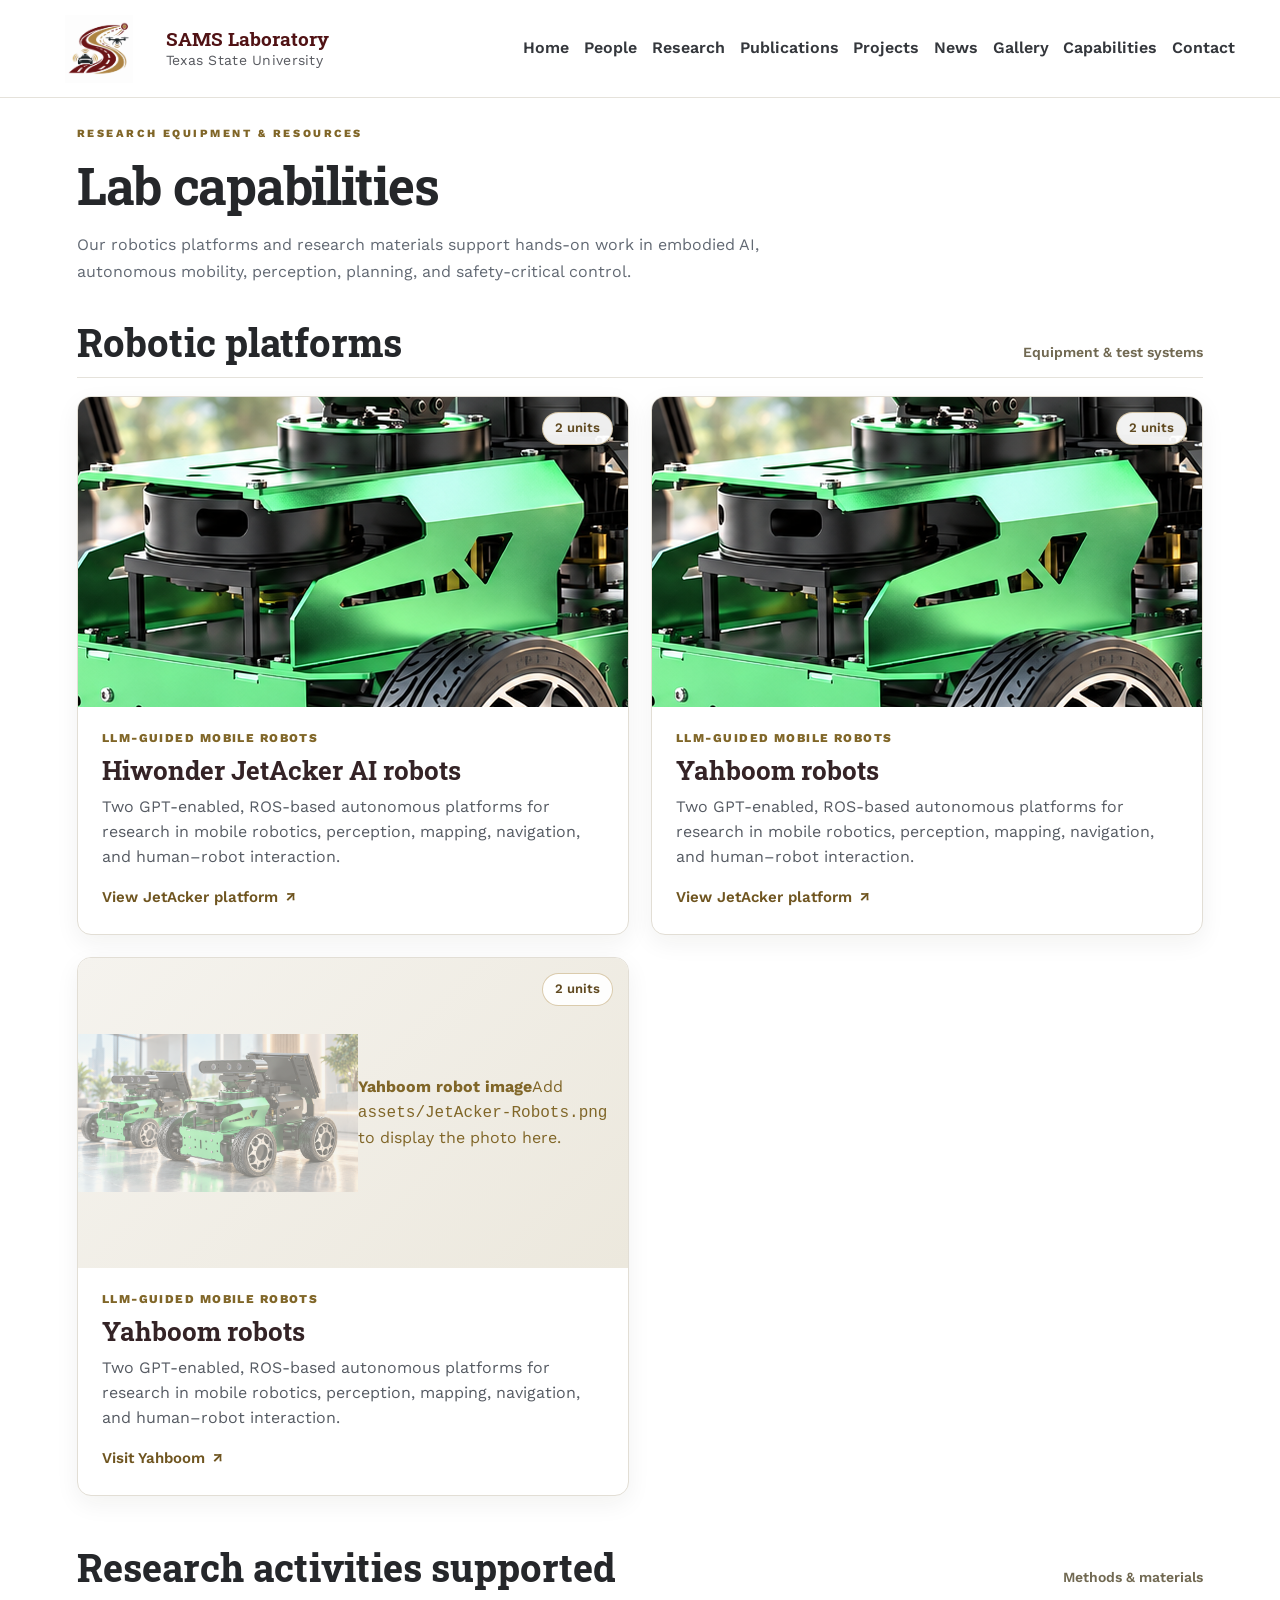
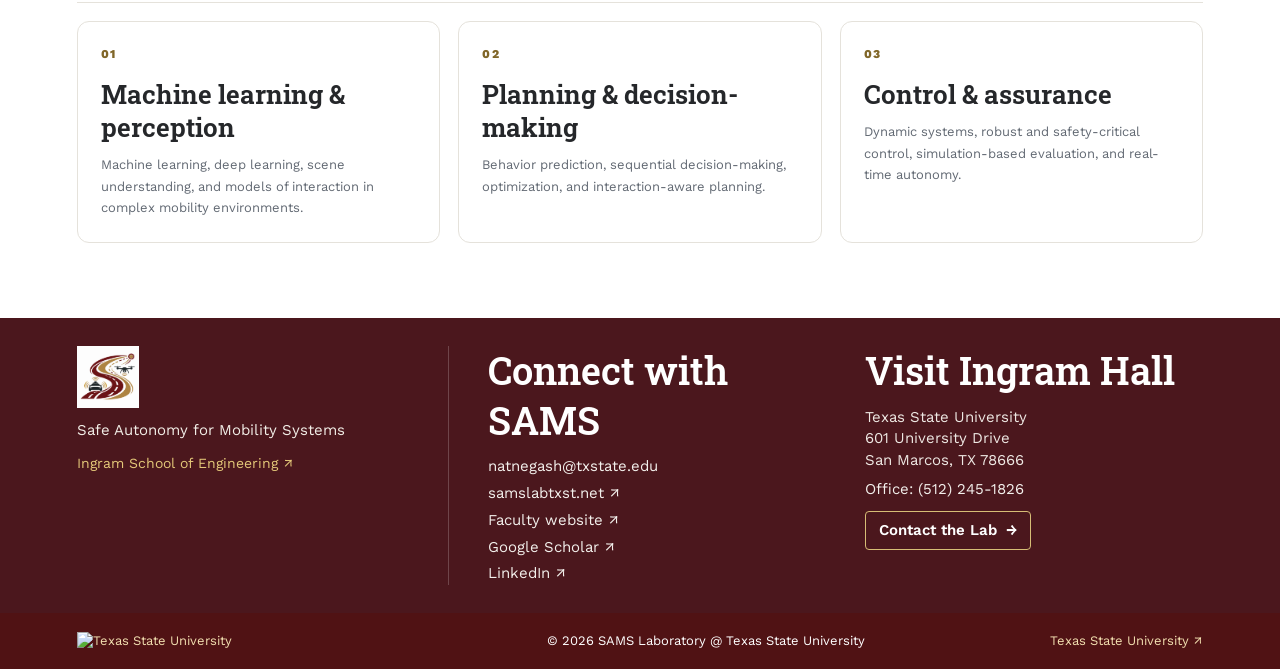
==== commit fe29db8d: "capabilities.html" ====
--- a/capabilities.html
+++ b/capabilities.html
@@ -35,6 +35,20 @@
           <div class="capability-card-copy">
             <p class="eyebrow">LLM-guided Mobile Robots</p>
             <h3>Hiwonder JetAcker AI robots</h3>
+            <p>Two GPT-enabled, ROS-based autonomous platforms for research in mobile robotics, perception, mapping, navigation, and human–robot interaction.</p>
+            <span class="capability-card-link">View JetAcker platform <span aria-hidden="true">↗</span></span>
+          </div>
+        </a>
+
+        <a class="capability-equipment-card" href="https://www.yahboom.net/" target="_blank" rel="noopener" aria-label="Explore Yahboom robotics platforms">
+          <div class="capability-card-media">
+            <img class="capability-equipment-image" src="assets/JetAcker-Robots.png" alt="Yahboom robots used by the SAMS Laboratory">
+            <div class="capability-photo-placeholder"><strong>JetAcker robot image</strong><span>Add <code>assets/JetAcker-Robots.png</code> to display the photo here.</span></div>
+            <span class="capability-unit-badge">2 units</span>
+          </div>
+          <div class="capability-card-copy">
+            <p class="eyebrow">LLM-guided Mobile Robots</p>
+            <h3>Yahboom robots</h3>
             <p>Two GPT-enabled, ROS-based autonomous platforms for research in mobile robotics, perception, mapping, navigation, and human–robot interaction.</p>
             <span class="capability-card-link">View JetAcker platform <span aria-hidden="true">↗</span></span>
           </div>
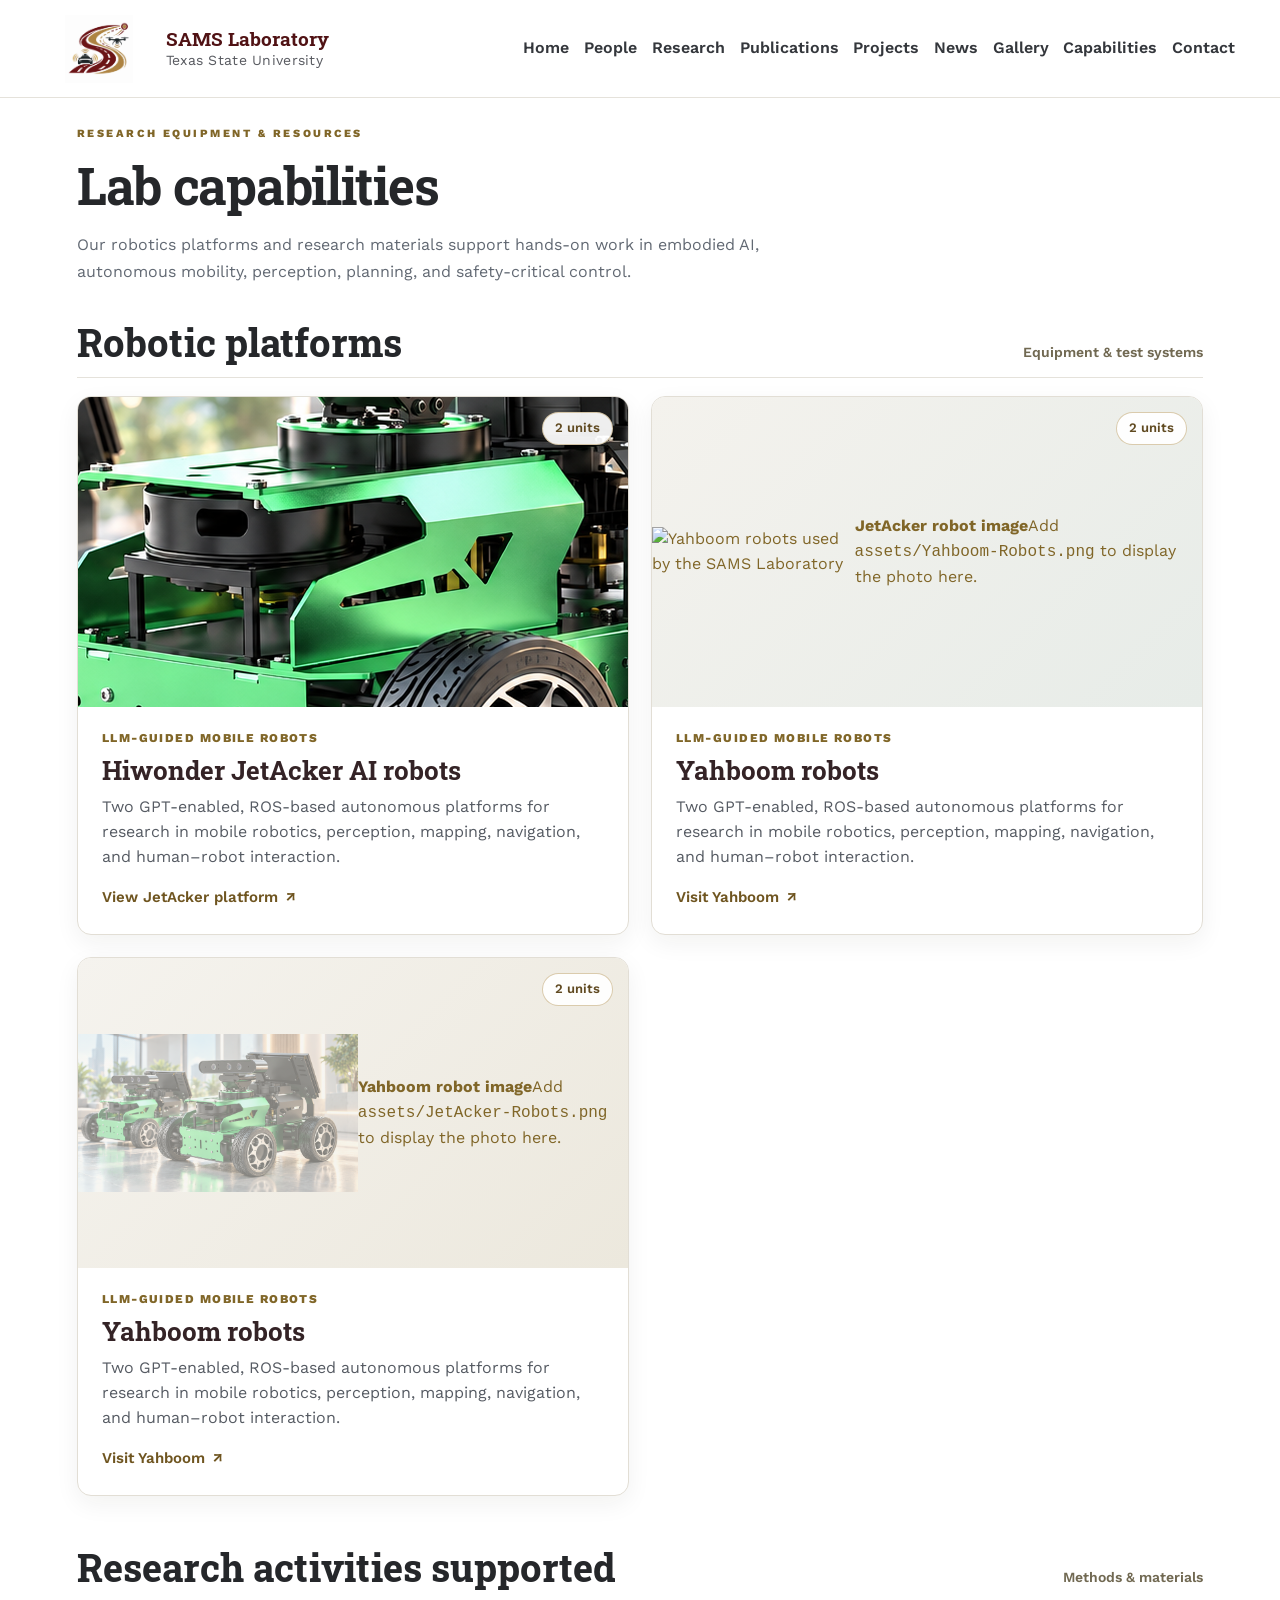
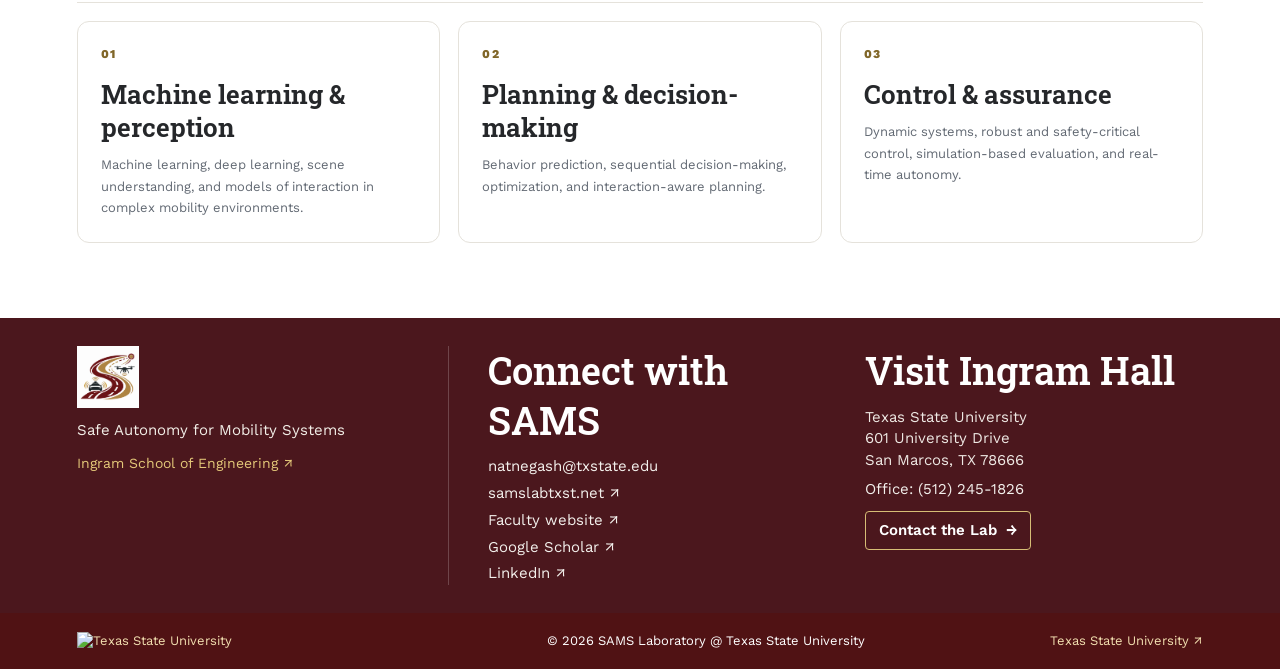
==== commit 1bc8a9ad: "capabilities.html" ====
--- a/capabilities.html
+++ b/capabilities.html
@@ -42,15 +42,15 @@
 
         <a class="capability-equipment-card" href="https://www.yahboom.net/" target="_blank" rel="noopener" aria-label="Explore Yahboom robotics platforms">
           <div class="capability-card-media">
-            <img class="capability-equipment-image" src="assets/JetAcker-Robots.png" alt="Yahboom robots used by the SAMS Laboratory">
-            <div class="capability-photo-placeholder"><strong>JetAcker robot image</strong><span>Add <code>assets/JetAcker-Robots.png</code> to display the photo here.</span></div>
+            <img class="capability-equipment-image" src="assets/Yahboom-Robots.png" alt="Yahboom robots used by the SAMS Laboratory">
+            <div class="capability-photo-placeholder"><strong>JetAcker robot image</strong><span>Add <code>assets/Yahboom-Robots.png</code> to display the photo here.</span></div>
             <span class="capability-unit-badge">2 units</span>
           </div>
           <div class="capability-card-copy">
             <p class="eyebrow">LLM-guided Mobile Robots</p>
             <h3>Yahboom robots</h3>
             <p>Two GPT-enabled, ROS-based autonomous platforms for research in mobile robotics, perception, mapping, navigation, and human–robot interaction.</p>
-            <span class="capability-card-link">View JetAcker platform <span aria-hidden="true">↗</span></span>
+            <span class="capability-card-link">Visit Yahboom <span aria-hidden="true">↗</span></span>
           </div>
         </a>
 
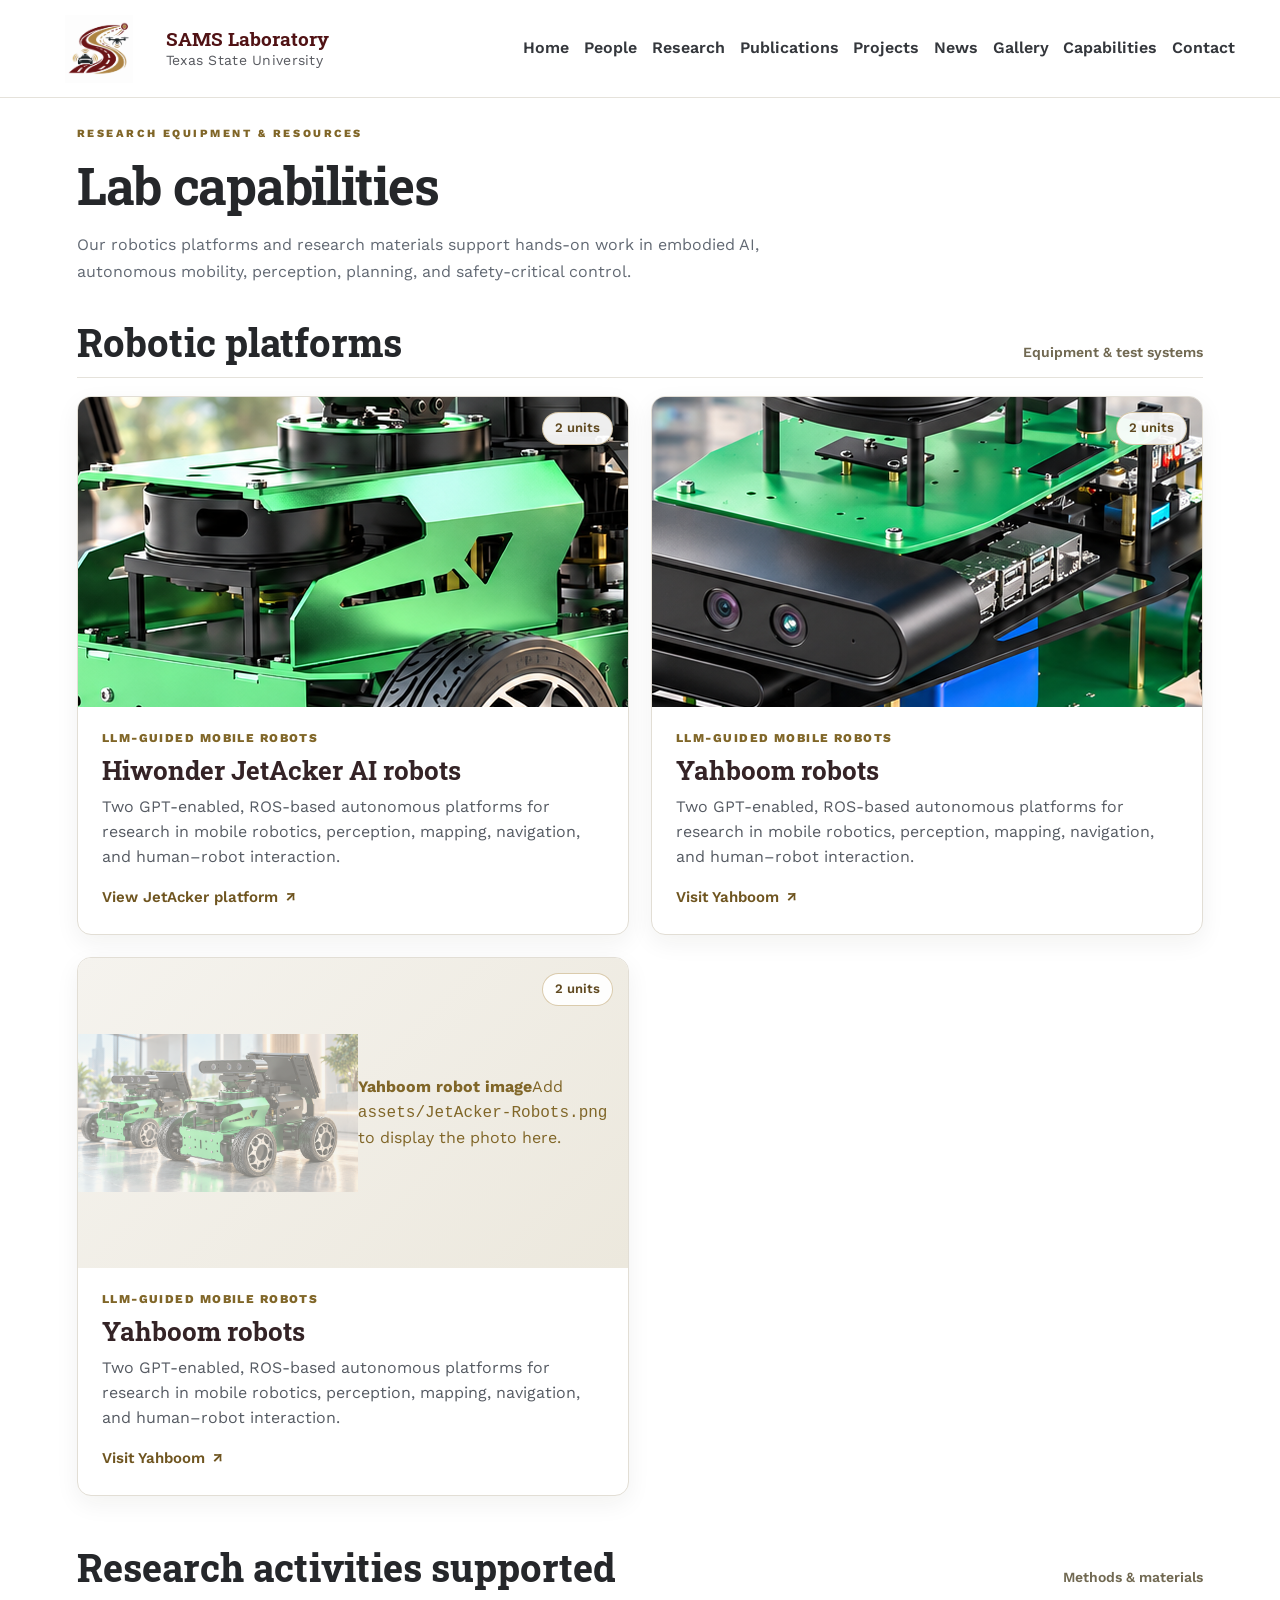
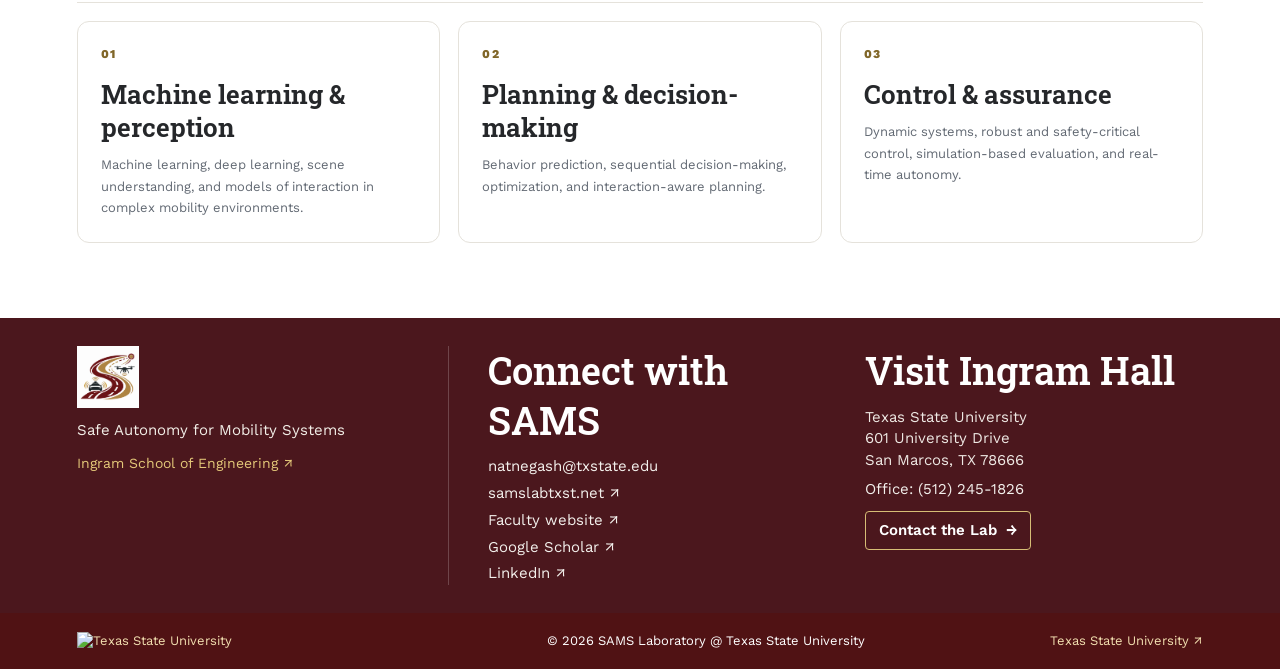
==== commit ff5a5ad3: "capabilities.html" ====
--- a/capabilities.html
+++ b/capabilities.html
@@ -42,8 +42,8 @@
 
         <a class="capability-equipment-card" href="https://www.yahboom.net/" target="_blank" rel="noopener" aria-label="Explore Yahboom robotics platforms">
           <div class="capability-card-media">
-            <img class="capability-equipment-image" src="assets/Yahboom-Robots.png" alt="Yahboom robots used by the SAMS Laboratory">
-            <div class="capability-photo-placeholder"><strong>JetAcker robot image</strong><span>Add <code>assets/Yahboom-Robots.png</code> to display the photo here.</span></div>
+            <img class="capability-equipment-image" src="assets/Yahboom-Robots1.png" alt="Yahboom robots used by the SAMS Laboratory">
+            <div class="capability-photo-placeholder"><strong>JetAcker robot image</strong><span>Add <code>assets/Yahboom-Robots1.png</code> to display the photo here.</span></div>
             <span class="capability-unit-badge">2 units</span>
           </div>
           <div class="capability-card-copy">
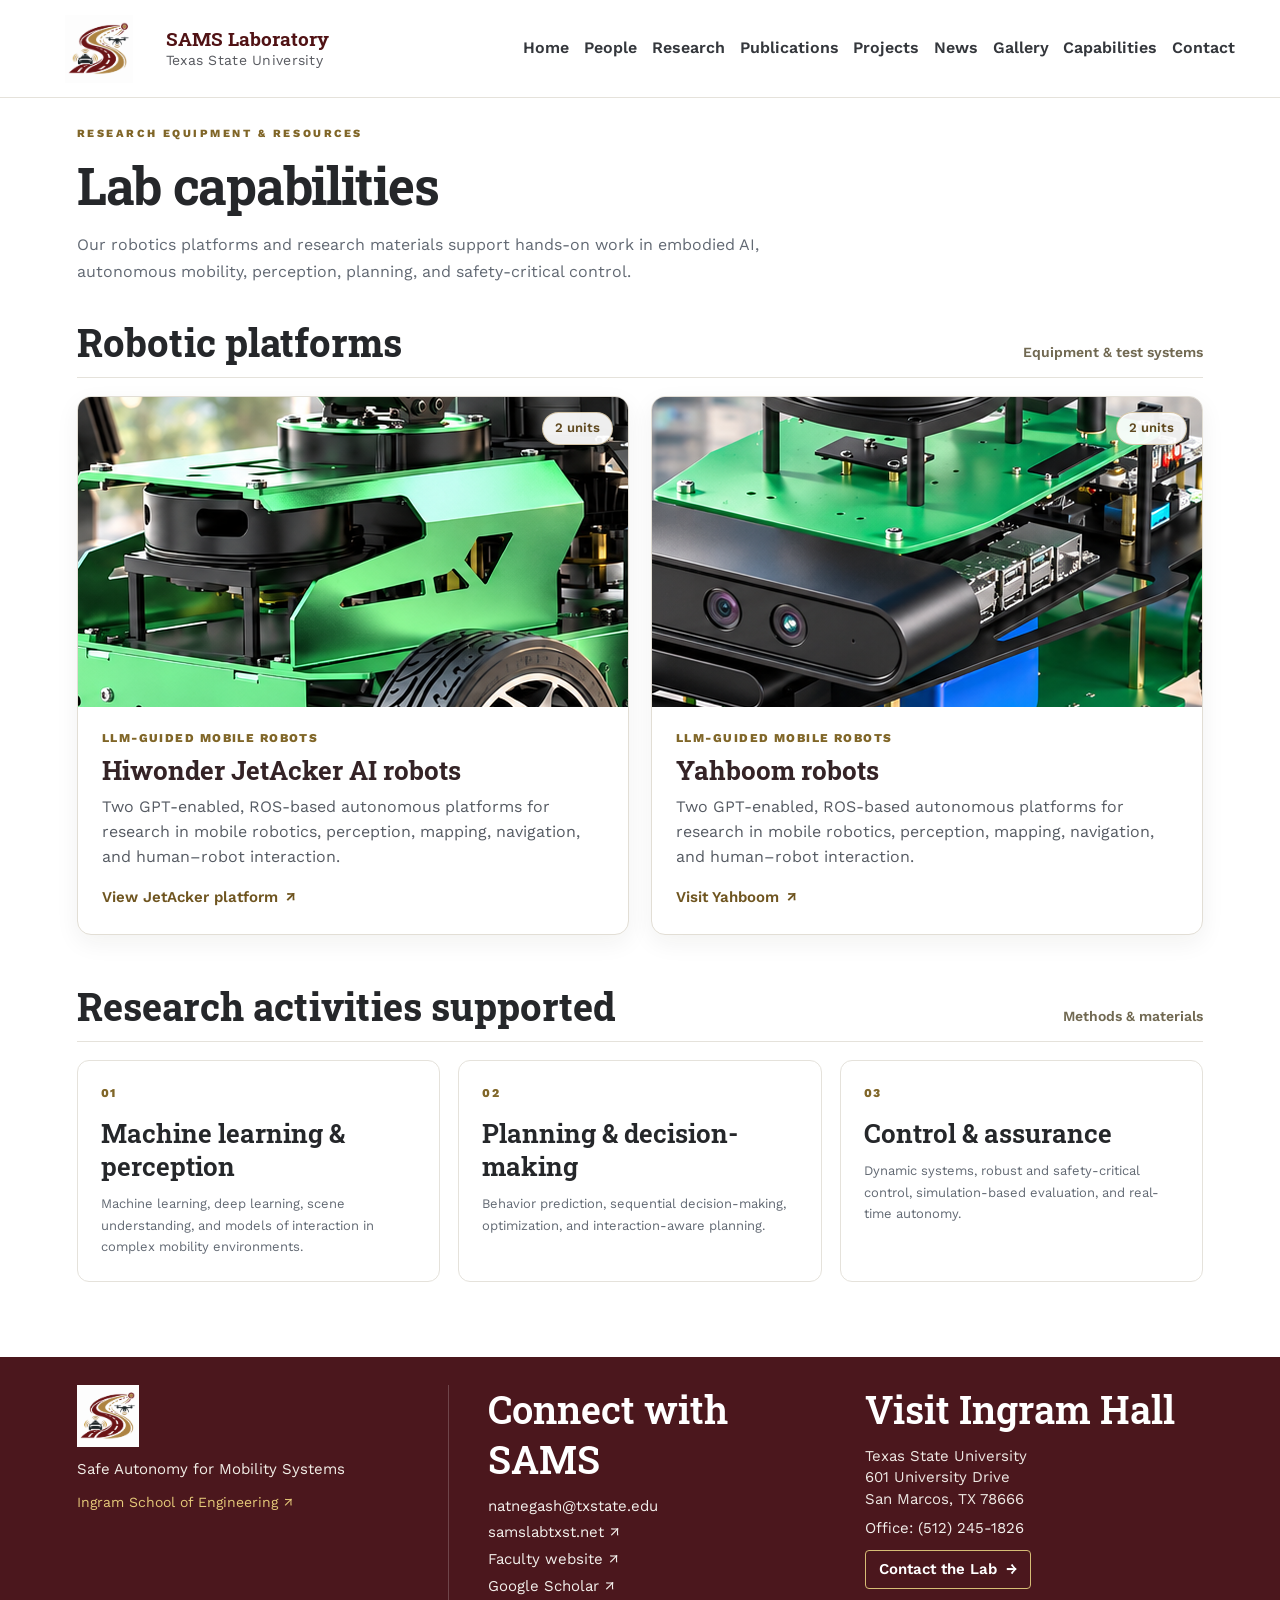
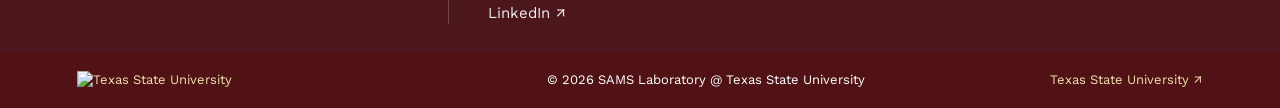
==== commit adaa6618: "capabilities.html" ====
--- a/capabilities.html
+++ b/capabilities.html
@@ -54,19 +54,7 @@
           </div>
         </a>
 
-        <a class="capability-equipment-card" href="https://www.yahboom.net/" target="_blank" rel="noopener" aria-label="Explore Yahboom robotics platforms">
-          <div class="capability-card-media yahboom-placeholder">
-            <img class="capability-equipment-image" src="assets/JetAcker-Robots.png" alt="Yahboom robots used by the SAMS Laboratory">
-            <div class="capability-photo-placeholder"><strong>Yahboom robot image</strong><span>Add <code>assets/JetAcker-Robots.png</code> to display the photo here.</span></div>
-            <span class="capability-unit-badge">2 units</span>
-          </div>
-          <div class="capability-card-copy">
-            <p class="eyebrow">LLM-guided Mobile Robots</p>
-            <h3>Yahboom robots</h3>
-            <p>Two GPT-enabled, ROS-based autonomous platforms for research in mobile robotics, perception, mapping, navigation, and human–robot interaction.</p>
-            <span class="capability-card-link">Visit Yahboom <span aria-hidden="true">↗</span></span>
-          </div>
-        </a>
+        
       </div>
       <!-- Add future equipment by duplicating a capability-equipment-card and updating its image, title, description, and link. -->
     </section>
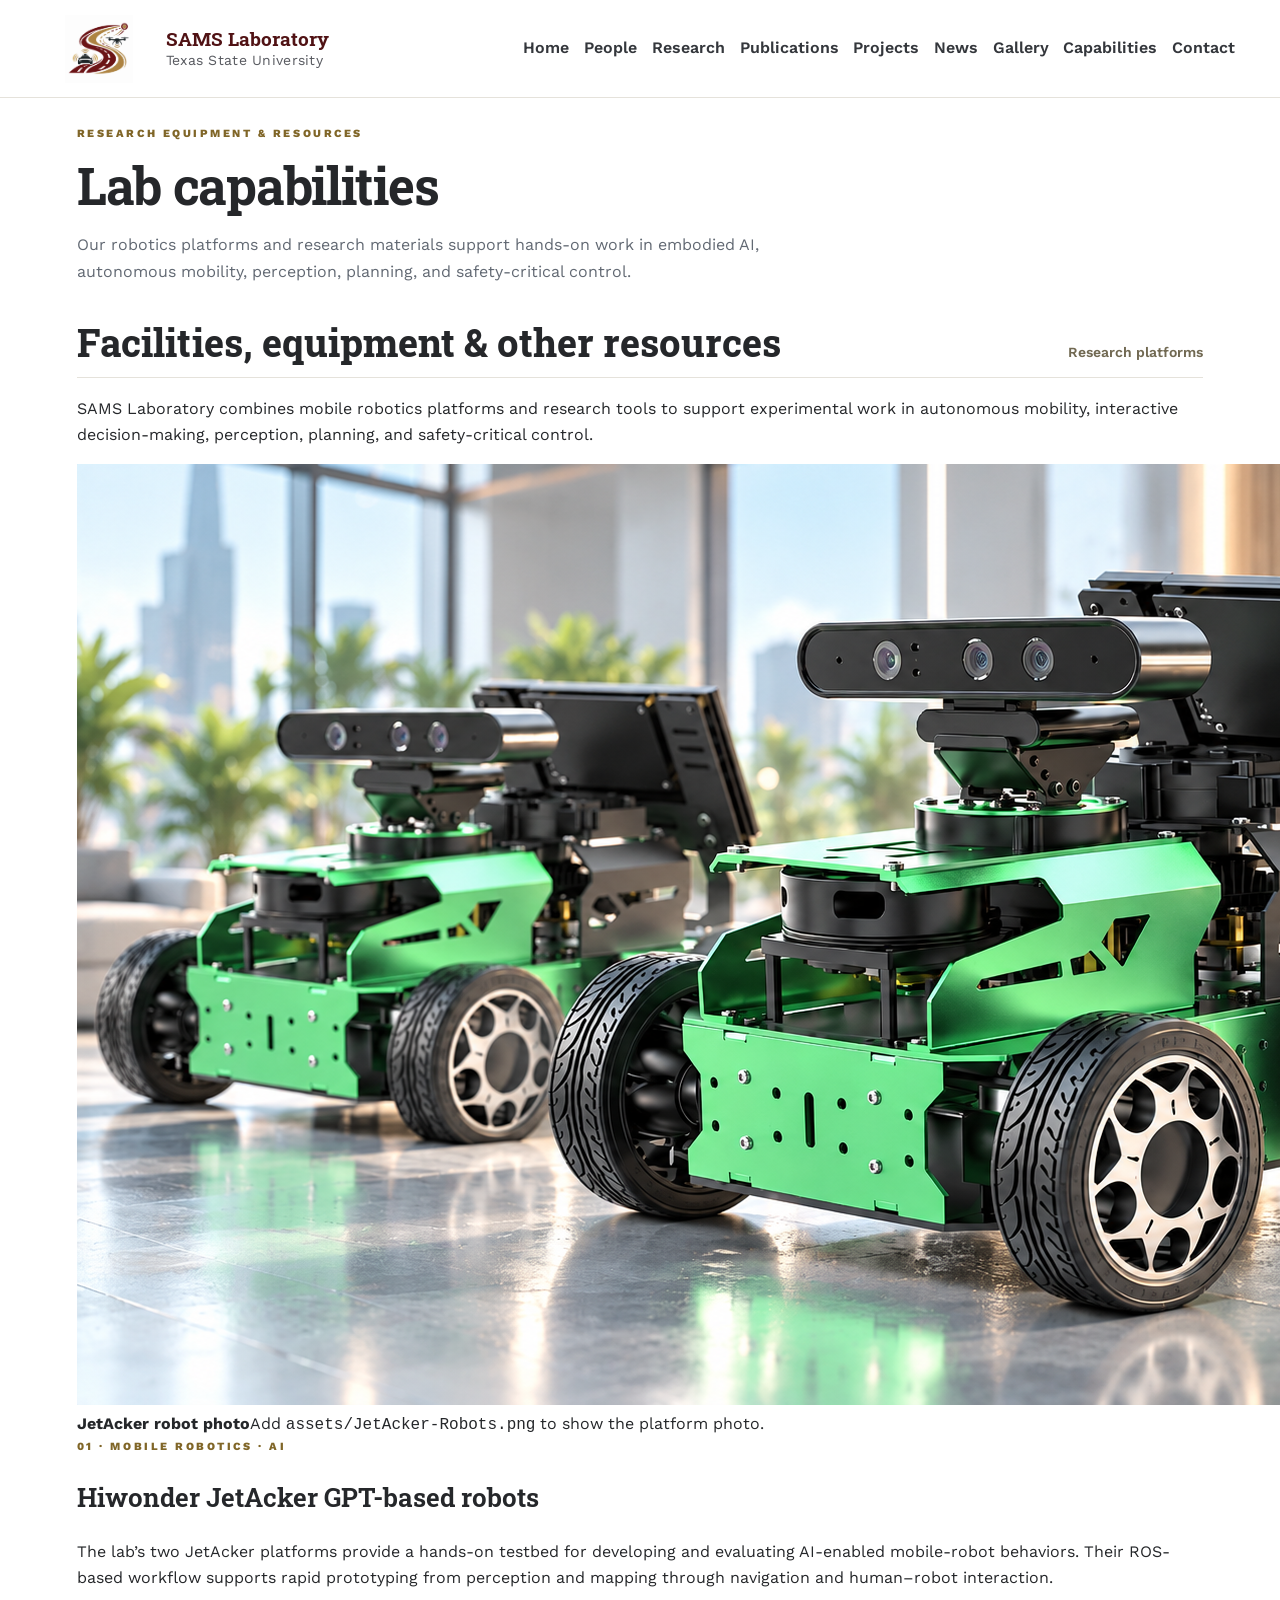
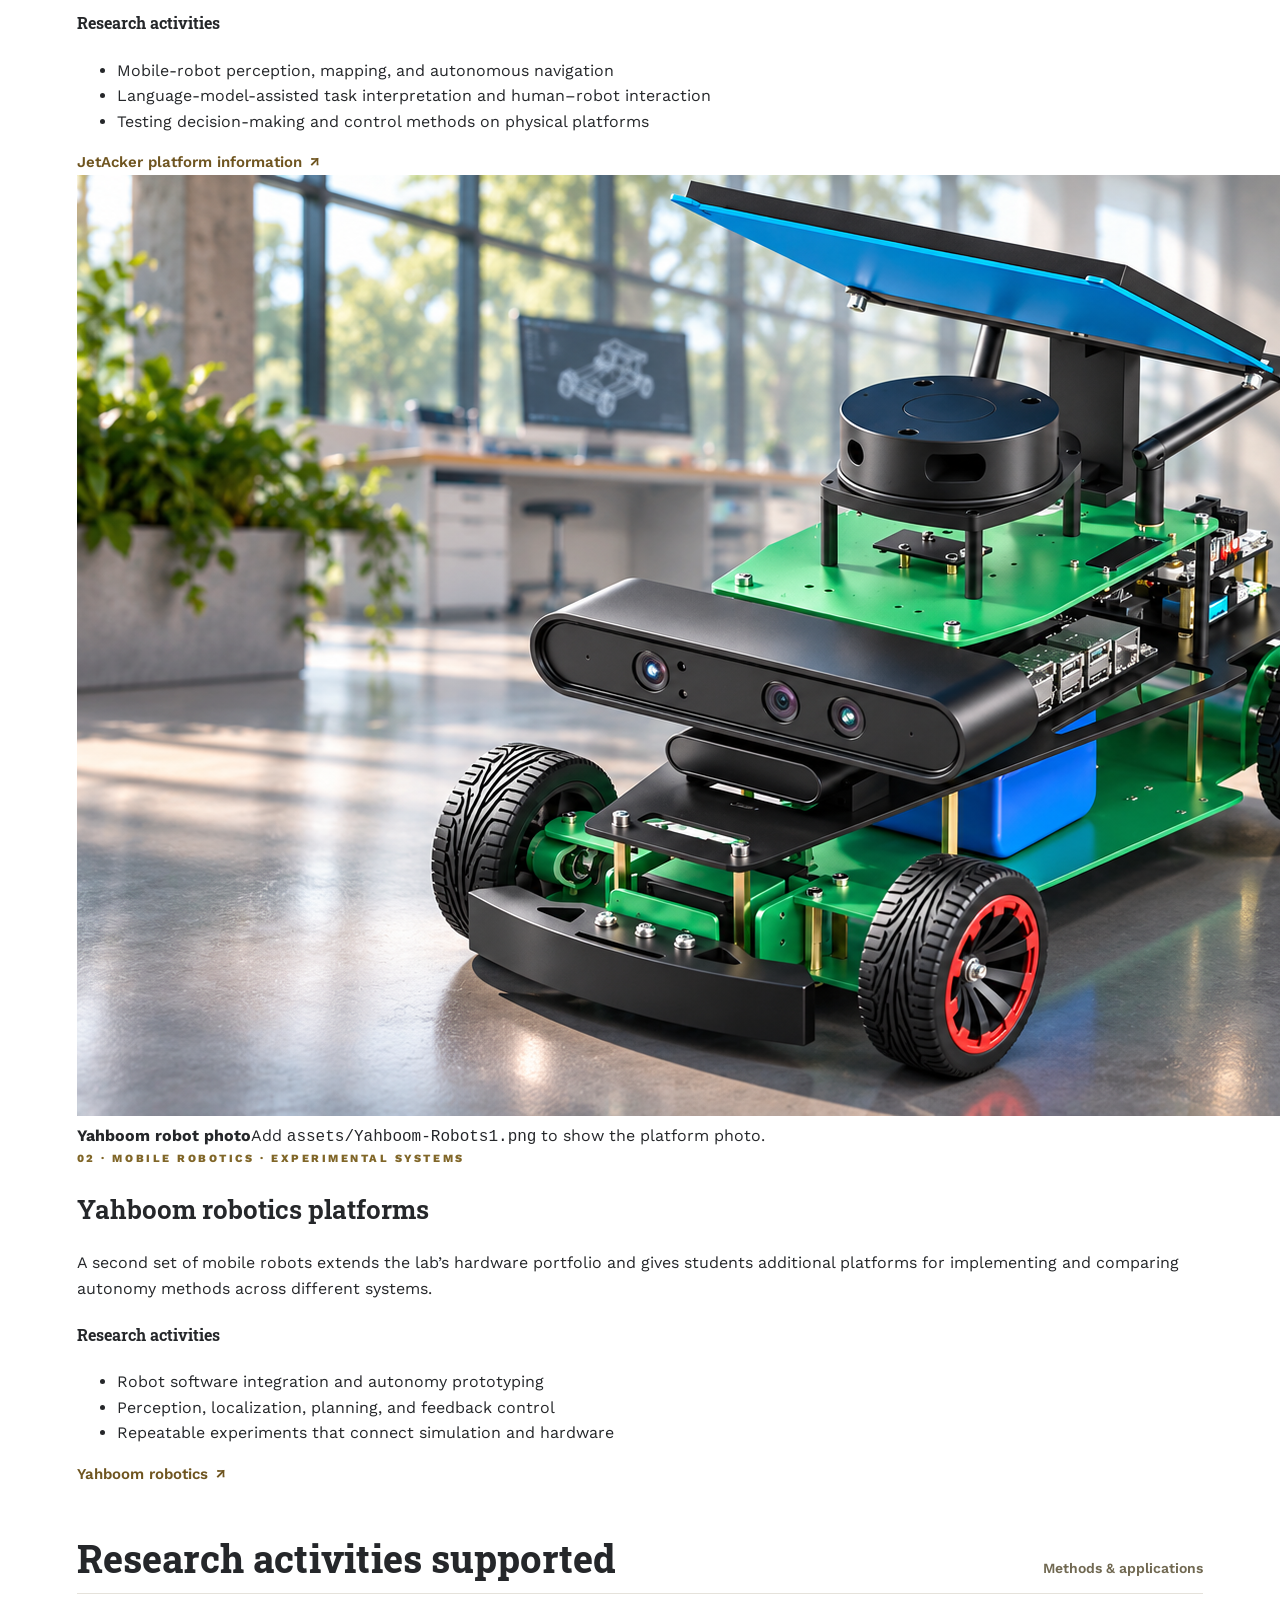
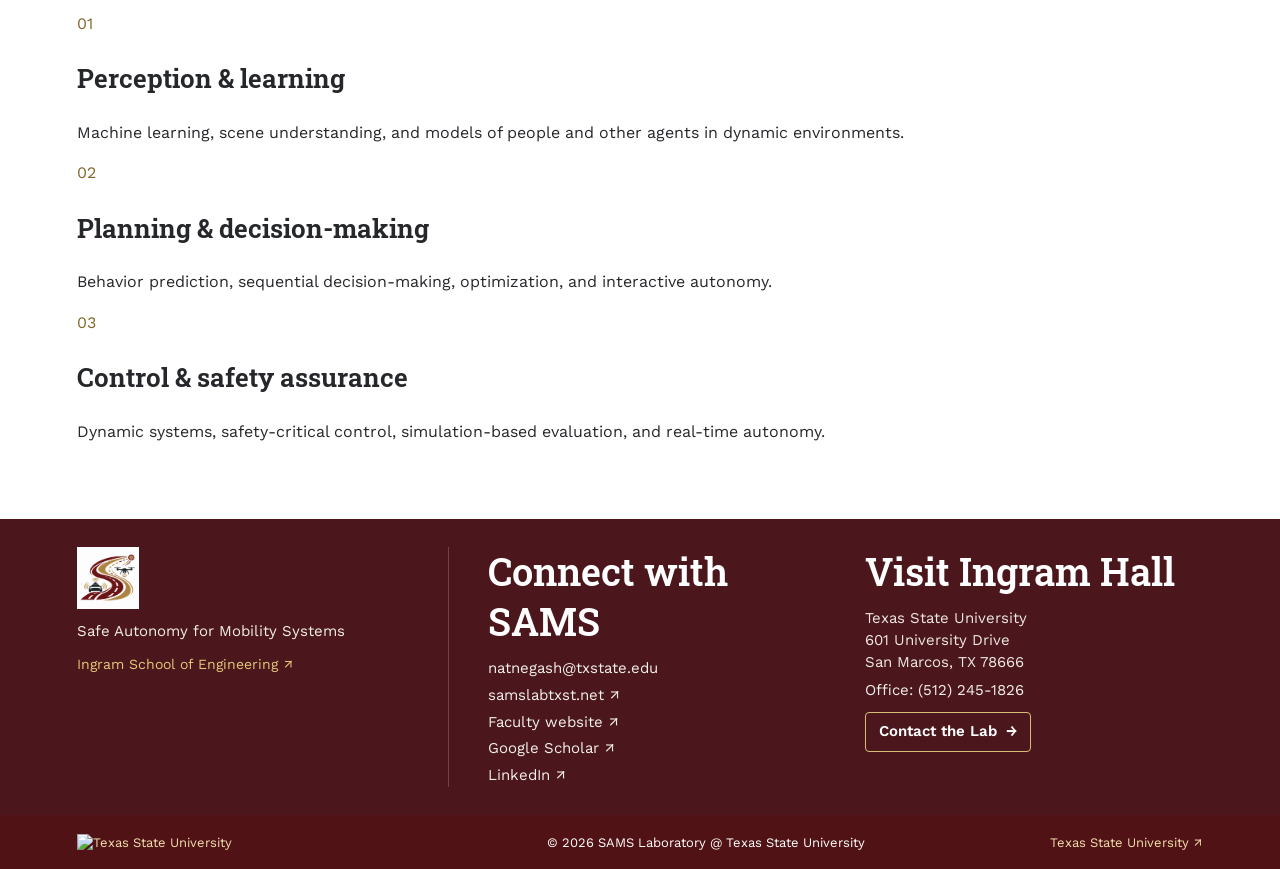
==== commit 2958790b: "capabilities.html" ====
--- a/capabilities.html
+++ b/capabilities.html
@@ -1,4 +1,8 @@
-<!DOCTYPE html><html lang="en"><head><meta charset="UTF-8"><meta name="viewport" content="width=device-width,initial-scale=1"><meta name="theme-color" content="#501214"><title>Capabilities | SAMS Lab — Texas State University</title><meta name="description" content="SAMS Laboratory at Texas State University: safe, intelligent, and human-aware mobility systems."><link rel="stylesheet" href="style.css"></head><body class="site-page"><header class="site-header">
+<!DOCTYPE html><html lang="en"><head><meta charset="UTF-8"><meta name="viewport" content="width=device-width,initial-scale=1"><meta name="theme-color" content="#501214"><title>Capabilities | SAMS Lab — Texas State University</title><meta name="description" content="SAMS Laboratory at Texas State University: safe, intelligent, and human-aware mobility systems."><link rel="stylesheet" href="style.css">  <link rel="icon" type="image/x-icon" href="/assets/favicon.ico">
+  <link rel="icon" type="image/png" sizes="48x48" href="/assets/sams-favicon-48.png">
+  <link rel="icon" type="image/png" sizes="192x192" href="/assets/sams-favicon-192.png">
+  <link rel="apple-touch-icon" sizes="180x180" href="/assets/sams-favicon-180.png">
+</head><body class="site-page"><header class="site-header">
   <a class="brand" href="index.html" aria-label="SAMS Laboratory home">
     <img src="assets/SAMS-Logo.png" alt="SAMS Laboratory logo" />
     <span class="brand-text"><strong>SAMS Laboratory</strong><span>Texas State University</span></span>
@@ -23,48 +27,52 @@
       <p class="lead">Our robotics platforms and research materials support hands-on work in embodied AI, autonomous mobility, perception, planning, and safety-critical control.</p>
     </div>
 
-    <section class="capability-section" aria-labelledby="platforms-heading">
-      <div class="academic-heading"><h2 id="platforms-heading">Robotic platforms</h2><span>Equipment &amp; test systems</span></div>
-      <div class="capability-equipment-grid">
-        <a class="capability-equipment-card" href="https://www.hiwonder.com/products/jetacker" target="_blank" rel="noopener" aria-label="View the official Hiwonder JetAcker product page">
-          <div class="capability-card-media">
-            <img class="capability-equipment-image" src="assets/JetAcker-Robots.png" alt="Two Hiwonder JetAcker AI robots">
-            <div class="capability-photo-placeholder"><strong>JetAcker robot image</strong><span>Add <code>assets/JetAcker-Robots.png</code> to display the photo here.</span></div>
-            <span class="capability-unit-badge">2 units</span>
+    <section class="capability-section capability-inventory" aria-labelledby="platforms-heading">
+      <div class="academic-heading"><h2 id="platforms-heading">Facilities, equipment &amp; other resources</h2><span>Research platforms</span></div>
+      <p class="capability-section-intro">SAMS Laboratory combines mobile robotics platforms and research tools to support experimental work in autonomous mobility, interactive decision-making, perception, planning, and safety-critical control.</p>
+
+      <div class="capability-resource-list">
+        <article class="capability-resource">
+          <div class="capability-resource-image has-equipment-image">
+            <img class="capability-equipment-image" src="assets/JetAcker-Robots.png" alt="Two Hiwonder JetAcker robots used by the SAMS Laboratory" loading="lazy">
+            <div class="capability-photo-placeholder"><strong>JetAcker robot photo</strong><span>Add <code>assets/JetAcker-Robots.png</code> to show the platform photo.</span></div>
+            <span class="capability-unit-badge">2 platforms</span>
           </div>
-          <div class="capability-card-copy">
-            <p class="eyebrow">LLM-guided Mobile Robots</p>
-            <h3>Hiwonder JetAcker AI robots</h3>
-            <p>Two GPT-enabled, ROS-based autonomous platforms for research in mobile robotics, perception, mapping, navigation, and human–robot interaction.</p>
-            <span class="capability-card-link">View JetAcker platform <span aria-hidden="true">↗</span></span>
+          <div class="capability-resource-copy">
+            <p class="eyebrow">01 · Mobile robotics · AI</p>
+            <h3>Hiwonder JetAcker GPT-based robots</h3>
+            <p>The lab’s two JetAcker platforms provide a hands-on testbed for developing and evaluating AI-enabled mobile-robot behaviors. Their ROS-based workflow supports rapid prototyping from perception and mapping through navigation and human–robot interaction.</p>
+            <h4>Research activities</h4>
+            <ul><li>Mobile-robot perception, mapping, and autonomous navigation</li><li>Language-model-assisted task interpretation and human–robot interaction</li><li>Testing decision-making and control methods on physical platforms</li></ul>
+            <a class="capability-card-link" href="https://www.hiwonder.com/products/jetacker" target="_blank" rel="noopener">JetAcker platform information <span aria-hidden="true">↗</span></a>
           </div>
-        </a>
+        </article>
 
-        <a class="capability-equipment-card" href="https://www.yahboom.net/" target="_blank" rel="noopener" aria-label="Explore Yahboom robotics platforms">
-          <div class="capability-card-media">
-            <img class="capability-equipment-image" src="assets/Yahboom-Robots1.png" alt="Yahboom robots used by the SAMS Laboratory">
-            <div class="capability-photo-placeholder"><strong>JetAcker robot image</strong><span>Add <code>assets/Yahboom-Robots1.png</code> to display the photo here.</span></div>
-            <span class="capability-unit-badge">2 units</span>
+        <article class="capability-resource">
+          <div class="capability-resource-image">
+            <img class="capability-equipment-image" src="assets/Yahboom-Robots1.png" alt="Yahboom robotics platforms used by the SAMS Laboratory" loading="lazy">
+            <div class="capability-photo-placeholder"><strong>Yahboom robot photo</strong><span>Add <code>assets/Yahboom-Robots1.png</code> to show the platform photo.</span></div>
+            <span class="capability-unit-badge">2 platforms</span>
           </div>
-          <div class="capability-card-copy">
-            <p class="eyebrow">LLM-guided Mobile Robots</p>
-            <h3>Yahboom robots</h3>
-            <p>Two GPT-enabled, ROS-based autonomous platforms for research in mobile robotics, perception, mapping, navigation, and human–robot interaction.</p>
-            <span class="capability-card-link">Visit Yahboom <span aria-hidden="true">↗</span></span>
+          <div class="capability-resource-copy">
+            <p class="eyebrow">02 · Mobile robotics · Experimental systems</p>
+            <h3>Yahboom robotics platforms</h3>
+            <p>A second set of mobile robots extends the lab’s hardware portfolio and gives students additional platforms for implementing and comparing autonomy methods across different systems.</p>
+            <h4>Research activities</h4>
+            <ul><li>Robot software integration and autonomy prototyping</li><li>Perception, localization, planning, and feedback control</li><li>Repeatable experiments that connect simulation and hardware</li></ul>
+            <a class="capability-card-link" href="https://www.yahboom.net/" target="_blank" rel="noopener">Yahboom robotics <span aria-hidden="true">↗</span></a>
           </div>
-        </a>
-
-        
+        </article>
       </div>
-      <!-- Add future equipment by duplicating a capability-equipment-card and updating its image, title, description, and link. -->
+      <!-- Add a capability-resource article for each new platform or facility. -->
     </section>
 
     <section class="capability-section supported-work" aria-labelledby="supported-work-heading">
-      <div class="academic-heading"><h2 id="supported-work-heading">Research activities supported</h2><span>Methods &amp; materials</span></div>
-      <div class="cards">
-        <article class="card"><div class="num">01</div><h3>Machine learning &amp; perception</h3><p>Machine learning, deep learning, scene understanding, and models of interaction in complex mobility environments.</p></article>
-        <article class="card"><div class="num">02</div><h3>Planning &amp; decision-making</h3><p>Behavior prediction, sequential decision-making, optimization, and interaction-aware planning.</p></article>
-        <article class="card"><div class="num">03</div><h3>Control &amp; assurance</h3><p>Dynamic systems, robust and safety-critical control, simulation-based evaluation, and real-time autonomy.</p></article>
+      <div class="academic-heading"><h2 id="supported-work-heading">Research activities supported</h2><span>Methods &amp; applications</span></div>
+      <div class="capability-activity-grid">
+        <article class="capability-activity"><span class="num">01</span><h3>Perception &amp; learning</h3><p>Machine learning, scene understanding, and models of people and other agents in dynamic environments.</p></article>
+        <article class="capability-activity"><span class="num">02</span><h3>Planning &amp; decision-making</h3><p>Behavior prediction, sequential decision-making, optimization, and interactive autonomy.</p></article>
+        <article class="capability-activity"><span class="num">03</span><h3>Control &amp; safety assurance</h3><p>Dynamic systems, safety-critical control, simulation-based evaluation, and real-time autonomy.</p></article>
       </div>
     </section>
   </div>
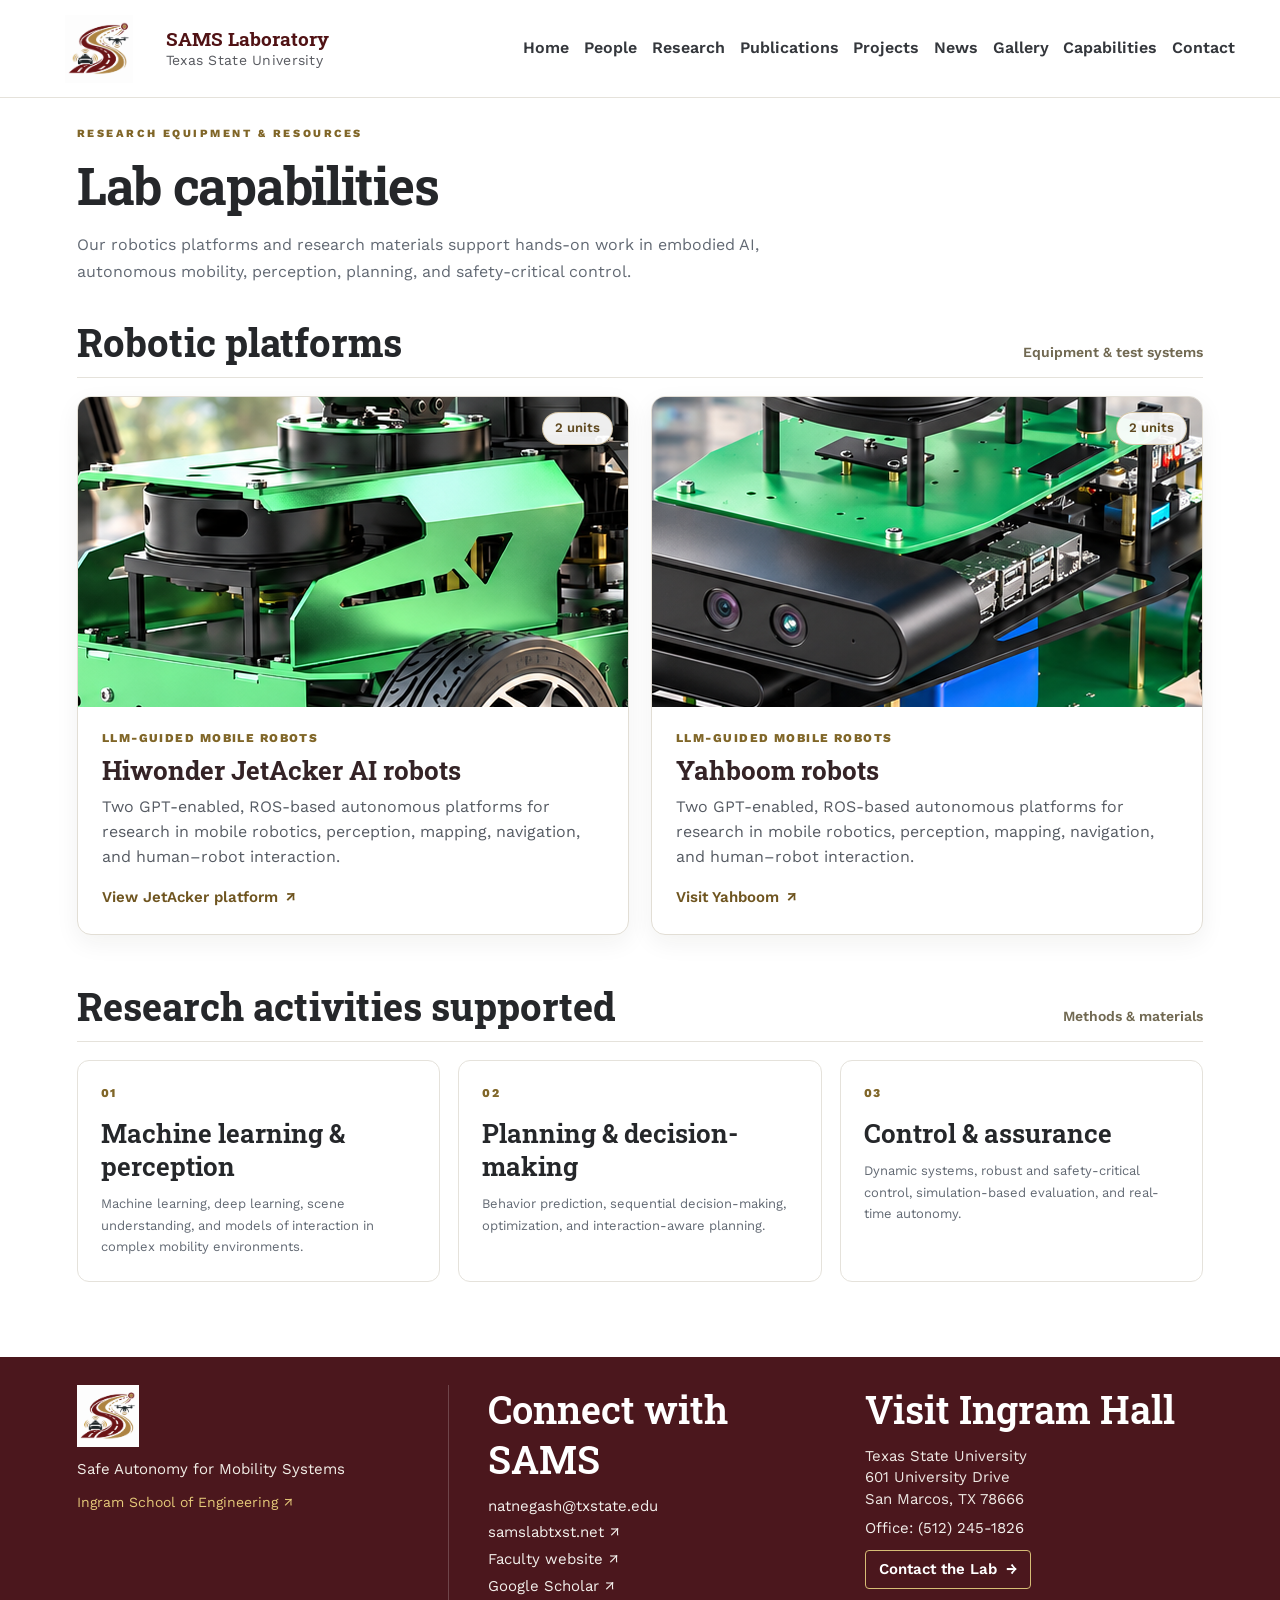
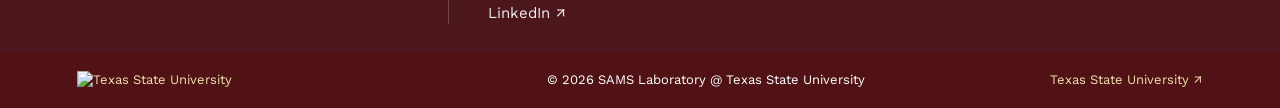
==== commit 315e2cab: "capabilities.html" ====
--- a/capabilities.html
+++ b/capabilities.html
@@ -27,52 +27,48 @@
       <p class="lead">Our robotics platforms and research materials support hands-on work in embodied AI, autonomous mobility, perception, planning, and safety-critical control.</p>
     </div>
 
-    <section class="capability-section capability-inventory" aria-labelledby="platforms-heading">
-      <div class="academic-heading"><h2 id="platforms-heading">Facilities, equipment &amp; other resources</h2><span>Research platforms</span></div>
-      <p class="capability-section-intro">SAMS Laboratory combines mobile robotics platforms and research tools to support experimental work in autonomous mobility, interactive decision-making, perception, planning, and safety-critical control.</p>
+    <section class="capability-section" aria-labelledby="platforms-heading">
+      <div class="academic-heading"><h2 id="platforms-heading">Robotic platforms</h2><span>Equipment &amp; test systems</span></div>
+      <div class="capability-equipment-grid">
+        <a class="capability-equipment-card" href="https://www.hiwonder.com/products/jetacker" target="_blank" rel="noopener" aria-label="View the official Hiwonder JetAcker product page">
+          <div class="capability-card-media">
+            <img class="capability-equipment-image" src="assets/JetAcker-Robots.png" alt="Two Hiwonder JetAcker AI robots">
+            <div class="capability-photo-placeholder"><strong>JetAcker robot image</strong><span>Add <code>assets/JetAcker-Robots.png</code> to display the photo here.</span></div>
+            <span class="capability-unit-badge">2 units</span>
+          </div>
+          <div class="capability-card-copy">
+            <p class="eyebrow">LLM-guided Mobile Robots</p>
+            <h3>Hiwonder JetAcker AI robots</h3>
+            <p>Two GPT-enabled, ROS-based autonomous platforms for research in mobile robotics, perception, mapping, navigation, and human–robot interaction.</p>
+            <span class="capability-card-link">View JetAcker platform <span aria-hidden="true">↗</span></span>
+          </div>
+        </a>
 
-      <div class="capability-resource-list">
-        <article class="capability-resource">
-          <div class="capability-resource-image has-equipment-image">
-            <img class="capability-equipment-image" src="assets/JetAcker-Robots.png" alt="Two Hiwonder JetAcker robots used by the SAMS Laboratory" loading="lazy">
-            <div class="capability-photo-placeholder"><strong>JetAcker robot photo</strong><span>Add <code>assets/JetAcker-Robots.png</code> to show the platform photo.</span></div>
-            <span class="capability-unit-badge">2 platforms</span>
+        <a class="capability-equipment-card" href="https://www.yahboom.net/" target="_blank" rel="noopener" aria-label="Explore Yahboom robotics platforms">
+          <div class="capability-card-media">
+            <img class="capability-equipment-image" src="assets/Yahboom-Robots1.png" alt="Yahboom robots used by the SAMS Laboratory">
+            <div class="capability-photo-placeholder"><strong>JetAcker robot image</strong><span>Add <code>assets/Yahboom-Robots1.png</code> to display the photo here.</span></div>
+            <span class="capability-unit-badge">2 units</span>
           </div>
-          <div class="capability-resource-copy">
-            <p class="eyebrow">01 · Mobile robotics · AI</p>
-            <h3>Hiwonder JetAcker GPT-based robots</h3>
-            <p>The lab’s two JetAcker platforms provide a hands-on testbed for developing and evaluating AI-enabled mobile-robot behaviors. Their ROS-based workflow supports rapid prototyping from perception and mapping through navigation and human–robot interaction.</p>
-            <h4>Research activities</h4>
-            <ul><li>Mobile-robot perception, mapping, and autonomous navigation</li><li>Language-model-assisted task interpretation and human–robot interaction</li><li>Testing decision-making and control methods on physical platforms</li></ul>
-            <a class="capability-card-link" href="https://www.hiwonder.com/products/jetacker" target="_blank" rel="noopener">JetAcker platform information <span aria-hidden="true">↗</span></a>
+          <div class="capability-card-copy">
+            <p class="eyebrow">LLM-guided Mobile Robots</p>
+            <h3>Yahboom robots</h3>
+            <p>Two GPT-enabled, ROS-based autonomous platforms for research in mobile robotics, perception, mapping, navigation, and human–robot interaction.</p>
+            <span class="capability-card-link">Visit Yahboom <span aria-hidden="true">↗</span></span>
           </div>
-        </article>
+        </a>
 
-        <article class="capability-resource">
-          <div class="capability-resource-image">
-            <img class="capability-equipment-image" src="assets/Yahboom-Robots1.png" alt="Yahboom robotics platforms used by the SAMS Laboratory" loading="lazy">
-            <div class="capability-photo-placeholder"><strong>Yahboom robot photo</strong><span>Add <code>assets/Yahboom-Robots1.png</code> to show the platform photo.</span></div>
-            <span class="capability-unit-badge">2 platforms</span>
-          </div>
-          <div class="capability-resource-copy">
-            <p class="eyebrow">02 · Mobile robotics · Experimental systems</p>
-            <h3>Yahboom robotics platforms</h3>
-            <p>A second set of mobile robots extends the lab’s hardware portfolio and gives students additional platforms for implementing and comparing autonomy methods across different systems.</p>
-            <h4>Research activities</h4>
-            <ul><li>Robot software integration and autonomy prototyping</li><li>Perception, localization, planning, and feedback control</li><li>Repeatable experiments that connect simulation and hardware</li></ul>
-            <a class="capability-card-link" href="https://www.yahboom.net/" target="_blank" rel="noopener">Yahboom robotics <span aria-hidden="true">↗</span></a>
-          </div>
-        </article>
+        
       </div>
-      <!-- Add a capability-resource article for each new platform or facility. -->
+      <!-- Add future equipment by duplicating a capability-equipment-card and updating its image, title, description, and link. -->
     </section>
 
     <section class="capability-section supported-work" aria-labelledby="supported-work-heading">
-      <div class="academic-heading"><h2 id="supported-work-heading">Research activities supported</h2><span>Methods &amp; applications</span></div>
-      <div class="capability-activity-grid">
-        <article class="capability-activity"><span class="num">01</span><h3>Perception &amp; learning</h3><p>Machine learning, scene understanding, and models of people and other agents in dynamic environments.</p></article>
-        <article class="capability-activity"><span class="num">02</span><h3>Planning &amp; decision-making</h3><p>Behavior prediction, sequential decision-making, optimization, and interactive autonomy.</p></article>
-        <article class="capability-activity"><span class="num">03</span><h3>Control &amp; safety assurance</h3><p>Dynamic systems, safety-critical control, simulation-based evaluation, and real-time autonomy.</p></article>
+      <div class="academic-heading"><h2 id="supported-work-heading">Research activities supported</h2><span>Methods &amp; materials</span></div>
+      <div class="cards">
+        <article class="card"><div class="num">01</div><h3>Machine learning &amp; perception</h3><p>Machine learning, deep learning, scene understanding, and models of interaction in complex mobility environments.</p></article>
+        <article class="card"><div class="num">02</div><h3>Planning &amp; decision-making</h3><p>Behavior prediction, sequential decision-making, optimization, and interaction-aware planning.</p></article>
+        <article class="card"><div class="num">03</div><h3>Control &amp; assurance</h3><p>Dynamic systems, robust and safety-critical control, simulation-based evaluation, and real-time autonomy.</p></article>
       </div>
     </section>
   </div>
--- a/style.css
+++ b/style.css
@@ -385,3 +385,50 @@
 .supported-work .cards{margin-top:6px}
 @media(max-width:760px){.capability-equipment-grid{grid-template-columns:1fr}.capability-card-media{aspect-ratio:16/9}}
 @media(prefers-reduced-motion:reduce){.capability-equipment-card{transition:none}.capability-equipment-card:hover{transform:none}}
+
+/* Gallery collection cards use a representative photo before the album is opened. */
+.event-album-header{display:grid;grid-template-columns:minmax(150px,240px) minmax(0,1fr) auto;align-items:center;gap:clamp(16px,2.4vw,28px);min-height:0;padding:18px;cursor:pointer}
+.event-album-cover{display:block;aspect-ratio:16/9;overflow:hidden;border-radius:10px;background:#e8e4da;box-shadow:0 5px 15px rgba(42,31,22,.12)}
+.event-album-cover img{display:block;width:100%;height:100%;object-fit:cover;transition:transform .35s ease}
+.event-album-header:hover .event-album-cover img{transform:scale(1.045)}
+.event-album-title-copy{display:flex;flex-direction:column;gap:7px;min-width:0}
+.event-album-title-copy .eyebrow{color:#806628;font:700 12px/1.35 "Work Sans",Arial,sans-serif;letter-spacing:.12em;text-transform:uppercase}
+.event-album-title{color:#342326;font:700 clamp(23px,2.6vw,32px)/1.2 "Roboto Slab",Georgia,serif}
+.event-album-description{max-width:54ch;color:#626973;font:400 16px/1.55 "Work Sans",Arial,sans-serif}
+.event-album-count{justify-content:center;min-width:148px;padding:12px 15px;background:#501214;color:#fff;font:600 14px/1.2 "Work Sans",Arial,sans-serif}
+.event-album-count span{color:#e4c879;font-size:20px}
+.event-album-header:hover .event-album-count{background:#6a2028}
+.event-album-content{padding-top:0}
+@media(max-width:760px){.event-album-header{grid-template-columns:145px minmax(0,1fr);gap:14px;padding:14px}.event-album-count{grid-column:2;justify-self:start;min-width:0}.event-album-title-copy{grid-column:2;grid-row:1}.event-album-cover{grid-column:1;grid-row:1 / span 2;align-self:stretch;min-height:110px}.event-album-description{font-size:14px}}
+@media(max-width:520px){.event-album-header{grid-template-columns:1fr;gap:11px;padding:12px}.event-album-cover{grid-column:1;grid-row:auto;width:100%;aspect-ratio:16/8;min-height:0}.event-album-title-copy{grid-column:1;grid-row:auto}.event-album-count{grid-column:1;grid-row:auto}.event-album-title{font-size:24px}}
+@media(prefers-reduced-motion:reduce){.event-album-cover img{transition:none}}
+
+/* Capabilities inventory follows the Baylor-style equipment-and-resources hierarchy. */
+.capabilities-shell{max-width:1240px}
+.capability-inventory{margin-top:34px}
+.capability-section-intro{max-width:86ch;margin:0 0 25px;color:#555c63;font:400 17px/1.7 "Work Sans",Arial,sans-serif}
+.capability-resource-list{display:grid;gap:24px}
+.capability-resource{display:grid;grid-template-columns:minmax(260px,.86fr) minmax(0,1.14fr);overflow:hidden;border:1px solid #e4e0d8;border-radius:14px;background:#fff;box-shadow:0 8px 24px rgba(42,31,22,.06)}
+.capability-resource-image{position:relative;min-height:100%;aspect-ratio:4/3;overflow:hidden;background:linear-gradient(140deg,#f1f3ef,#e8e5dd)}
+.capability-resource-image .capability-equipment-image{display:none;position:absolute;inset:0;width:100%;height:100%;object-fit:cover;background:#f5f4ef}
+.capability-resource-image.has-equipment-image .capability-equipment-image{display:block}
+.capability-resource-image.has-equipment-image .capability-photo-placeholder{display:none}
+.capability-resource-image .capability-photo-placeholder{display:flex;position:absolute;inset:0;align-items:center;justify-content:center;flex-direction:column;gap:9px;padding:24px;text-align:center;color:#5d655e}
+.capability-resource-image .capability-photo-placeholder strong{color:#4d6c5d;font:700 20px/1.25 "Roboto Slab",Georgia,serif}
+.capability-resource-image .capability-photo-placeholder span{font:500 13px/1.5 "Work Sans",Arial,sans-serif}
+.capability-resource-image .capability-unit-badge{position:absolute;top:14px;right:14px}
+.capability-resource-copy{padding:clamp(22px,3vw,36px)}
+.capability-resource-copy .eyebrow{margin:0 0 8px;color:#806628;font:700 12px/1.4 "Work Sans",Arial,sans-serif;letter-spacing:.12em;text-transform:uppercase}
+.capability-resource-copy h3{margin:0 0 12px;color:#342326;font:700 clamp(23px,2.5vw,30px)/1.25 "Roboto Slab",Georgia,serif}
+.capability-resource-copy p{margin:0 0 15px;color:#565b63;font:400 16px/1.65 "Work Sans",Arial,sans-serif}
+.capability-resource-copy h4{margin:17px 0 8px;color:#342326;font:700 16px/1.4 "Work Sans",Arial,sans-serif}
+.capability-resource-copy ul{display:grid;gap:7px;margin:0 0 18px;padding-left:21px;color:#565b63;font:400 15px/1.55 "Work Sans",Arial,sans-serif}
+.capability-resource-copy li::marker{color:#ad8d4b}
+.capability-resource-copy .capability-card-link{display:inline-flex;align-items:center;gap:7px;color:#6f5520;font:700 15px/1.4 "Work Sans",Arial,sans-serif}
+.capability-activity-grid{display:grid;grid-template-columns:repeat(3,minmax(0,1fr));gap:18px;margin-top:6px}
+.capability-activity{padding:22px 23px;border:1px solid #e4e0d8;border-radius:12px;background:#fbfaf7}
+.capability-activity .num{display:block;margin-bottom:12px;color:#ad8d4b;font:800 13px/1 "Work Sans",Arial,sans-serif;letter-spacing:.12em}
+.capability-activity h3{margin:0 0 8px;color:#342326;font:700 19px/1.3 "Roboto Slab",Georgia,serif}
+.capability-activity p{margin:0;color:#626973;font:400 15px/1.6 "Work Sans",Arial,sans-serif}
+@media(max-width:820px){.capability-resource{grid-template-columns:1fr}.capability-resource-image{aspect-ratio:16/9}.capability-activity-grid{grid-template-columns:1fr 1fr}}
+@media(max-width:560px){.capability-section-intro{font-size:16px}.capability-activity-grid{grid-template-columns:1fr}.capability-resource-copy{padding:22px}}
